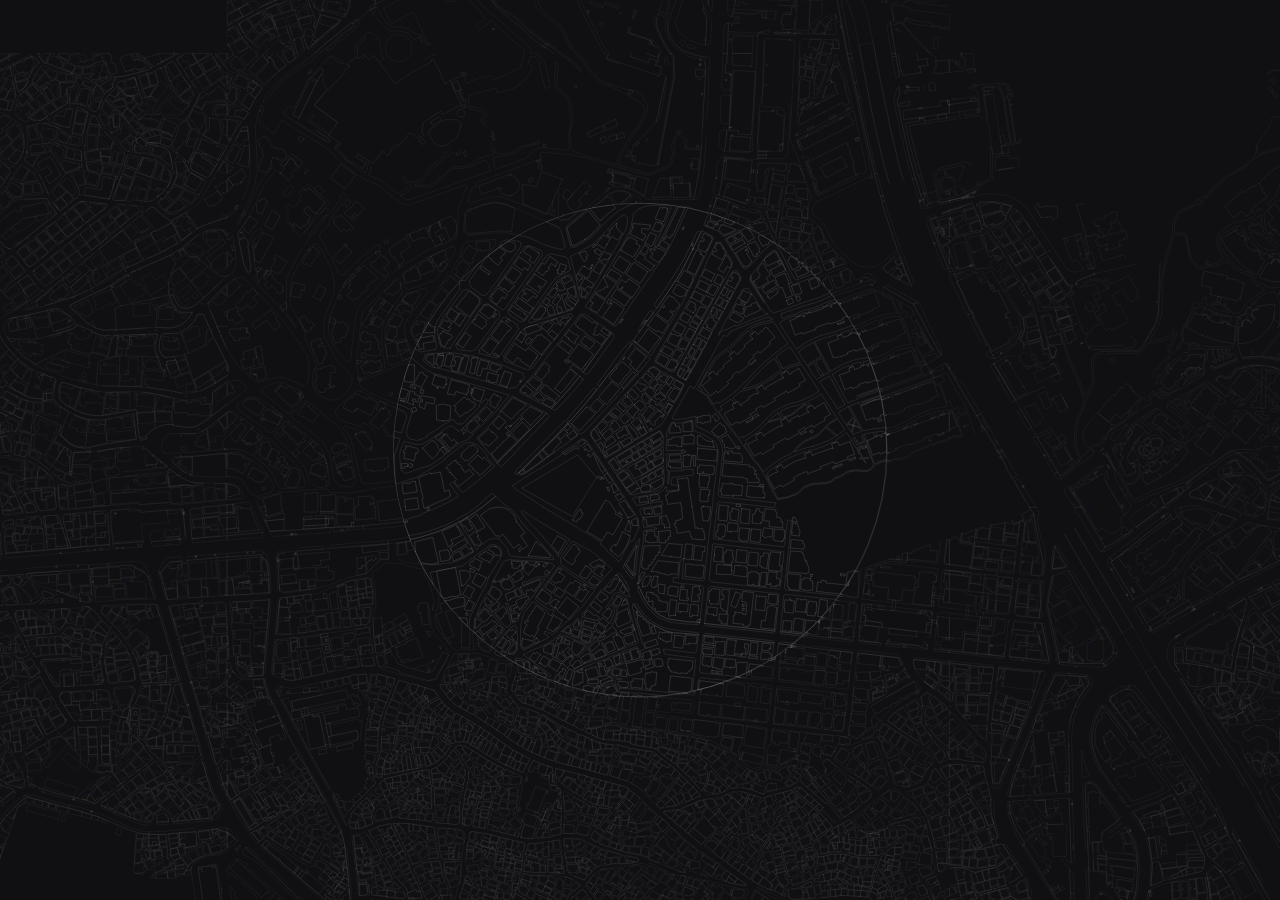
==== Theta/index.html @ abdc3a8a "Add Theta map project" ====
<!doctype html>
<html lang="ko">
  <head>
    <meta charset="UTF-8" />
    <meta name="viewport" content="width=device-width, initial-scale=1.0" />
    <title>서디언 지도</title>
    <link rel="preconnect" href="https://fonts.googleapis.com" />
    <link rel="preconnect" href="https://fonts.gstatic.com" crossorigin />
    <link href="https://fonts.googleapis.com/css2?family=Noto+Sans+KR:wght@400;500;600;700&display=swap" rel="stylesheet" />
    <link rel="stylesheet" href="./style.css" />
  </head>
  <body>
    <main class="app">
      <section class="landing" id="landing" aria-label="Page Map 1">
        <div class="landing-map">
          <img src="./map.svg" alt="" draggable="false" />
          <div class="map-main-layer" aria-hidden="true">
            <div class="map-main-backdrop"></div>
            <img class="map-main" src="./map-main-visible.svg" alt="" draggable="false" />
          </div>
        </div>
        <button class="map-entry" id="enterMap" aria-label="지도 탐색 시작"></button>
      </section>

      <section class="map-page is-hidden" id="mapPage" aria-label="Page Map 2">
        <div class="map-viewport" id="mapViewport">
          <div class="map-canvas" id="mapCanvas">
            <img class="map-art" src="./map.svg" alt="서울 지도" draggable="false" />
            <button class="building-hotspot" id="buildingHotspot" aria-label="대림아파트 정보 보기">
              <img class="building-hover-layer building-hover-bottom" src="./Build-1-hover-bottom.svg" alt="" draggable="false" />
              <img class="building-hover-layer building-hover-middle" src="./Build-1-hover-middle.svg" alt="" draggable="false" />
              <img class="building-hover-layer building-hover-top" src="./Build-1-hover-top.svg" alt="" draggable="false" />
              <img class="building-default" src="./Build-1.svg" alt="" draggable="false" />
            </button>
          </div>
        </div>

        <div class="ui-layer" id="uiLayer">
          <button class="index-trigger" id="indexTrigger" aria-expanded="false" aria-controls="indexOverlay">Index</button>
          <p class="coordinates" id="coordinates" aria-live="polite">0.000 / 0° / -</p>

          <aside class="index-overlay" id="indexOverlay" aria-hidden="true" aria-label="건물 인덱스">
          <button class="index-row"><b>01.</b><span>주상복합<br />빌라의 층간소음</span></button>
          <button class="index-row"><b>02.</b><span>부부싸움 일기</span></button>
          <button class="index-row is-selected" id="daerimButton"><b>03.</b><span>올라오지 않는<br />엘리베이터</span></button>
          <button class="index-row"><b>04.</b><span>놀이터와 자동차</span></button>
          <button class="index-row"><b>05.</b><span>디자인 스튜디오</span></button>
          <button class="index-row"><b>06.</b><span>구청의 권리투쟁</span></button>
          <button class="index-row"><b>07.</b><span>사원 앞에<br />놓인 돼지 머리</span></button>
          <button class="index-row"><b>08.</b><span>재개발 계획</span></button>
          <button class="index-row"><b>09.</b><span>기업 갈등</span></button>
          <button class="index-row"><b>10.</b><span>삼거리 포장마차</span></button>
          <button class="index-collapse" id="closeIndex" aria-label="인덱스 닫기">⌃</button>
          </aside>

          <aside class="building-overlay" id="buildingOverlay" aria-hidden="true" aria-label="대림아파트 정보">
          <button class="building-close" id="closeBuilding" aria-label="건물 정보 닫기">×</button>
          <h1>대림아파트</h1>
          <h2>아파트</h2>
          <div class="building-gallery" aria-label="대림아파트 사진">
            <img src="./build-image-1.png" alt="대림아파트 정면" />
            <img src="./build-image-3.png" alt="대림아파트 외관" />
            <img src="./build-image-2.png" alt="대림아파트 단지 전경" />
            <img src="./build-image-6.png" alt="대림아파트 실내" />
          </div>
          <p class="building-copy">대림아파트는 XX 지역에 위치한 아파트 단지로, 2005년 5월에 준공되었다. 총 1개동, 지상 7층 규모로 구성되어 있으며, 전체 세대수는 66세대이다. 구식 복도형 구조의 아파트로, 세대 면적은 88.25㎡부터 185.49㎡까지 다양하게 구성된다.</p>
          <div class="scenario">
            <span>SCENARIO</span>
            <div class="scenario-controls" aria-hidden="true"><i></i><em></em><i></i><i></i></div>
          </div>
          </aside>
        </div>
      </section>
    </main>
    <script src="./app.js"></script>
  </body>
</html>
---- Theta/style.css ----
@font-face {
  font-family: "Pretendard";
  src: url("./PretendardVariable.ttf") format("truetype");
  font-style: normal;
  font-weight: 45 920;
  font-display: swap;
}

:root { color-scheme: dark; background: #101012; color: #fff; font-family: "Pretendard", sans-serif; }
* { box-sizing: border-box; }
body { margin: 0; overflow: hidden; background: #101012; }
button { color: inherit; font: inherit; }
.app, .landing, .map-page, .map-viewport { width: 100vw; height: 100vh; }
.is-hidden { display: none !important; }

.landing { position: relative; overflow: hidden; background: #101012; }
.landing-map { position: absolute; width: 2339px; height: 2163px; left: -207px; top: -679px; }
.landing-map img { display: block; width: 100%; height: 100%; }
.map-entry { position: absolute; left: 30%; top: 20%; width: 40%; height: 60%; border: 0; background: transparent; cursor: pointer; }
.landing.is-transitioning .map-entry { cursor: default; pointer-events: none; }
.landing.is-transitioning .landing-map {
  transition: left 1000ms cubic-bezier(.16, 1, .3, 1), top 1000ms cubic-bezier(.16, 1, .3, 1),
    width 1000ms cubic-bezier(.16, 1, .3, 1), height 1000ms cubic-bezier(.16, 1, .3, 1);
}

.map-page { position: relative; overflow: hidden; background: #101012; }
.map-viewport { position: absolute; inset: 0; overflow: hidden; cursor: grab; touch-action: none; user-select: none; }
.map-viewport.is-dragging { cursor: grabbing; }
.map-canvas { position: absolute; left: 0; top: 0; transform-origin: top left; will-change: transform, width, height; }
.map-canvas.is-animating { transition: transform 560ms cubic-bezier(.16, 1, .3, 1), width 560ms cubic-bezier(.16, 1, .3, 1), height 560ms cubic-bezier(.16, 1, .3, 1); }
.map-art { position: relative; z-index: 0; display: block; width: 100%; height: 100%; pointer-events: none; user-select: none; }

/* Figma MAP > map_main: this shared layer moves with the base map during landing handoff. */
.map-main-layer {
  position: absolute;
  left: 34.79016638%;
  top: 40.02045944%;
  width: 30.14651105%;
  height: 32.58163979%;
  z-index: 1;
  overflow: hidden;
  border-radius: 50%;
  pointer-events: none;
  user-select: none;
}
.map-main-backdrop { position: absolute; inset: 0; background: #101012; }
.map-main { position: absolute; inset: 0; z-index: 1; display: block; width: 100%; height: 100%; }

/* Build-1 is its original transparent SVG, not a rectangular crop from the page export. */
.building-hotspot {
  position: absolute;
  z-index: 3;
  left: 51.45269431%; top: 58.15545711%; width: 2.39561719%; height: 4.10948994%;
  padding: 0; border: 0; background: transparent; cursor: pointer; isolation: isolate; overflow: visible;
}
.building-hotspot img { display: block; width: 100%; height: 100%; pointer-events: none; }
.building-hover-layer {
  position: absolute; inset: 0; opacity: 0; transition: opacity 110ms linear;
}
.building-hover-middle { filter: blur(5px); }
.building-hover-bottom { filter: blur(5px); }
.building-hover-top { z-index: 1; }
.building-default { position: relative; z-index: 2; }
.building-hotspot:hover .building-hover-layer,
.building-hotspot:focus-visible .building-hover-layer { opacity: 1; }
.building-hotspot:hover .building-default,
.building-hotspot:focus-visible .building-default { opacity: 0; }
.building-hotspot:hover, .building-hotspot:focus-visible { outline: none; }

.ui-layer { position: absolute; z-index: 4; top: 0; left: 0; width: 1920px; height: 1080px; transform-origin: top left; pointer-events: none; }
.ui-layer > * { pointer-events: auto; }
.index-trigger { position: absolute; top: 30px; left: 50px; width: 142px; height: 40px; padding: 0; border: 0; border-bottom: 1px solid rgba(255,255,255,.72); background: transparent; text-align: left; font-size: 25px; font-weight: 600; line-height: 35px; letter-spacing: -.025em; cursor: pointer; }
.index-trigger:hover { opacity: .76; }
.coordinates { position: absolute; left: 50px; bottom: 25px; margin: 0; font-size: 20px; font-weight: 500; line-height: 45px; letter-spacing: -.025em; }

.index-overlay { position: absolute; top: 0; left: 50px; width: 220px; height: 100%; overflow: hidden; background: #000; border: 1px solid #fff; opacity: 0; visibility: hidden; transform: translateY(-100%); transition: transform 800ms cubic-bezier(.42,0,.25,1), opacity 160ms ease, visibility 0s linear 800ms; }
.index-overlay.is-open { opacity: 1; visibility: visible; transform: translateY(0); transition: transform 800ms cubic-bezier(.42,0,.25,1), opacity 160ms ease; }
.index-row { display: block; width: 100%; min-height: 93px; padding: 6px 13px 7px; border: 0; border-bottom: 1px solid #fff; background: #000; color: #fff; text-align: left; cursor: pointer; }
.index-row b, .index-row span { display: block; font-size: 25px; font-weight: 600; line-height: 35px; letter-spacing: -.035em; }
.index-row:hover, .index-row:focus-visible, .index-row.is-active { background: #151515; outline: none; }
.index-row:nth-child(1), .index-row:nth-child(3), .index-row:nth-child(7) { min-height: 132px; }
.index-collapse { position: absolute; right: 0; bottom: 0; left: 0; display: block; width: 100%; height: 30px; padding: 0; border: 0; background: #000; color: #fff; cursor: pointer; font-family: Arial, sans-serif; font-size: 27px; font-weight: 400; line-height: 20px; }

.building-overlay { position: absolute; top: 0; right: 0; width: 420px; height: 100%; margin: 0; padding: 46px 40px; overflow: hidden; background: #000; border-left: 1px solid rgba(255,255,255,.72); opacity: 0; visibility: hidden; transform: translateX(100%); transition: transform 560ms cubic-bezier(.16,1,.3,1), opacity 180ms ease, visibility 0s linear 560ms; }
.building-overlay.is-open { opacity: 1; visibility: visible; transform: translateX(0); transition: transform 560ms cubic-bezier(.16,1,.3,1), opacity 180ms ease; }
.building-close { position: absolute; top: 21px; right: 21px; width: 31px; height: 31px; padding: 0; border: 0; background: transparent; color: transparent; cursor: pointer; }
.building-close::before, .building-close::after { content: ""; position: absolute; left: 4px; top: 15px; width: 23px; height: 1px; background: #fff; transform: rotate(45deg); }
.building-close::after { transform: rotate(-45deg); }
.building-close:hover::before, .building-close:hover::after { background: #aaa; }
.building-overlay h1 { margin: 0; font-size: 40px; font-weight: 600; line-height: 35px; letter-spacing: -.06em; }
.building-overlay h2 { margin: 8px 0 26px 3px; font-size: 16px; font-weight: 600; line-height: 35px; letter-spacing: -.03em; }
.building-gallery { display: grid; grid-template-columns: 156px 161px; grid-template-rows: 124px 124px; gap: 12px; margin-left: 5px; }
.building-gallery img { display: block; width: 100%; height: 124px; object-fit: cover; filter: grayscale(1); }
.building-gallery img:nth-child(3) { width: 113px; }
.building-gallery img:nth-child(4) { width: 201px; margin-left: -33px; }
.building-copy { margin: 35px 5px 0; font-size: 16px; font-weight: 400; line-height: 33px; letter-spacing: -.045em; text-align: justify; }
.scenario { position: absolute; bottom: 91px; left: 86px; width: 246px; }
.scenario > span { display: block; margin-bottom: 10px; font-family: Arial, sans-serif; font-size: 12px; font-weight: 400; line-height: 14px; }
.scenario-controls { display: flex; align-items: center; justify-content: center; height: 47px; border: 1px solid #fff; gap: 10px; }
.scenario-controls i { display: block; width: 0; height: 0; border-left: 15px solid transparent; border-right: 15px solid transparent; border-bottom: 27px solid #fff; }
.scenario-controls em { height: 27px; width: 1px; margin: 0 4px; background: #fff; }

@media (max-aspect-ratio: 3/4) {
  .building-overlay { width: 100%; transform: translateX(100%); }
  .building-overlay.is-open { transform: translateX(0); }
}
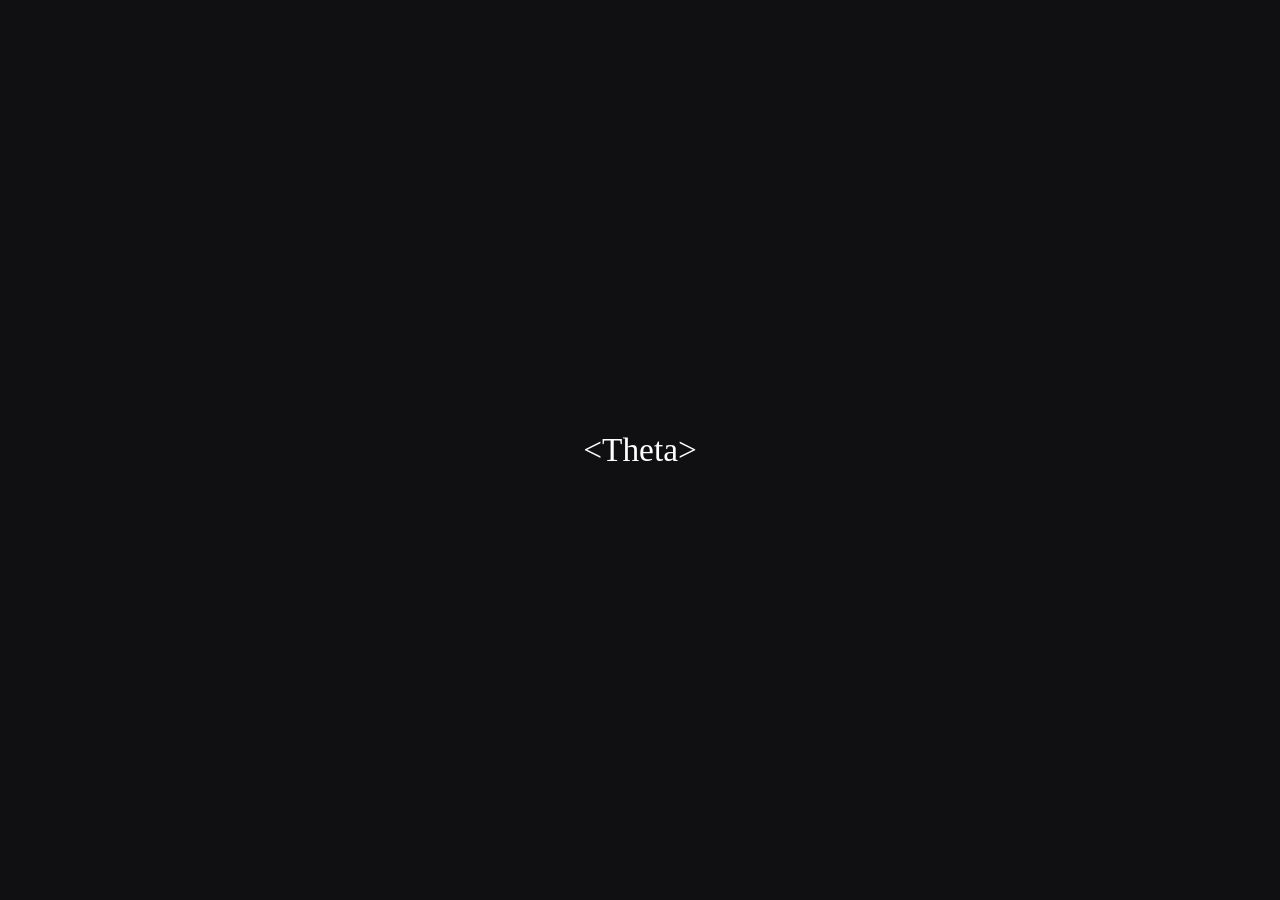
==== commit 0ffc3885: "Update Theta map experience" ====
--- a/Theta/index.html
+++ b/Theta/index.html
@@ -11,7 +11,83 @@
   </head>
   <body>
     <main class="app">
-      <section class="landing" id="landing" aria-label="Page Map 1">
+      <section class="intro" id="intro" aria-label="Theta 소개">
+        <div class="intro-world" id="introWorld">
+          <section class="intro-screen intro-page6 is-active" data-intro-screen="page6" aria-label="Page 6">
+            <button class="intro-start" id="introStart" aria-label="Theta 시작"><span class="intro-page6-title" aria-hidden="true">&lt;Theta&gt;</span><span class="sr-only">Theta 시작</span></button>
+          </section>
+
+          <section class="intro-screen intro-page6t1" data-intro-screen="page6t1" aria-label="Page 6 transition 1" aria-hidden="true">
+            <p class="intro-page6-title intro-page6-title-hidden" aria-hidden="true">&lt;Theta&gt;</p>
+            <div class="intro-axis-zero" aria-hidden="true"></div>
+          </section>
+
+          <section class="intro-screen intro-page6t2" data-intro-screen="page6t2" aria-label="Page 6 transition 2" aria-hidden="true">
+            <div class="intro-axis intro-axis-vertical" aria-hidden="true"></div>
+          </section>
+
+          <section class="intro-screen intro-page6t3" data-intro-screen="page6t3" aria-label="Page 6 transition 3" aria-hidden="true">
+            <div class="intro-axis intro-axis-vertical" aria-hidden="true"></div>
+            <div class="intro-axis intro-axis-horizontal" aria-hidden="true"></div>
+          </section>
+
+          <section class="intro-screen intro-page7" data-intro-screen="page7" aria-label="Page 7" aria-hidden="true">
+            <div class="page7-grid" aria-hidden="true"><i class="page7-grid-vertical"></i><i class="page7-grid-horizontal"></i></div>
+            <button class="page7-choice page7-about" id="aboutChoice" aria-label="About 보기"><span class="page7-choice-blur" aria-hidden="true"></span><span class="page7-choice-box" aria-hidden="true"></span><span class="page7-choice-label" aria-hidden="true">About</span><span class="sr-only">About 보기</span></button>
+            <button class="page7-choice page7-map" id="mapChoice" aria-label="지도 보기"><span class="page7-choice-blur" aria-hidden="true"></span><span class="page7-choice-box" aria-hidden="true"></span><span class="page7-choice-label" aria-hidden="true">Map</span><span class="sr-only">지도 보기</span></button>
+
+            <div class="page7-detail page7-about-detail" aria-hidden="true">
+              <img class="page7-theta" src="./assets/page7-theta.svg" alt="" />
+              <p class="page7-logotype">logotype</p>
+              <h1>θ: Theta</h1>
+              <i class="page7-rule"></i>
+              <p class="page7-description">독립적으로 존재하는 상태를 우리는 문명이라 부르지 않는다. 문명, 혹은 도시는 필연적으로 ‘집적’을 전제로 한다. ‘집적’이란 둘 이상의 대상이 하나의 제한된 공간 안에 함께 놓이는 상태다. 그리고 이러한 둘 이상의 대상이 만나는 순간, 그 사이에는 차이가 발생한다. 차이가 발생하는 순간 대상들 사이에 하나의 ‘모서리’가 형성된다.</p>
+            </div>
+
+            <div class="page7-detail page7-map-detail" aria-hidden="true">
+              <img class="page7-map-overview" src="./assets/page7-map-overview.png" alt="" />
+              <p class="page7-map-copy page7-map-copy-ko"><strong>모서리 지도 아카이브</strong><br />우성구 방안동-장안동 일대의 지도를 확인합니다.<br />영상과 모형에서 제시된 도시 속의 모서리들을<br />더 자세히 살펴볼 수 있습니다.</p>
+              <p class="page7-map-copy page7-map-copy-en"><strong>Corner Map Archive</strong><br />Explore the map of the Bangandong–<br />Jangan-dong area in Useong-gu.<br />Take a closer look at the urban corners<br />featured in the video and model.</p>
+            </div>
+          </section>
+
+          <section class="intro-screen intro-about-transition" data-intro-screen="aboutTransition" aria-label="About transition" aria-hidden="true">
+            <img class="about-top-blur" src="./assets/about-top-blur.png" alt="" aria-hidden="true" />
+            <i class="about-transition-rule" aria-hidden="true"></i>
+          </section>
+
+          <section class="intro-screen intro-about" data-intro-screen="about" aria-label="About" aria-hidden="true">
+            <div class="about-header"><p>θ - Theta</p><i class="about-rule" aria-hidden="true"></i></div>
+            <div class="about-scroll">
+              <article class="about-copy">
+                <p>독립적으로 존재하는 상태를 우리는 문명이라 부르지 않는다. 문명, 혹은 도시는 필연적으로 ‘집적’을 전제로 한다. ‘집적’이란 둘 이상의 대상이 하나의 제한된 공간 안에 함께 놓이는 상태다. 그리고 이러한 둘 이상의 대상이 만나는 순간, 그 사이에는 차이가 발생한다. 차이가 발생하는 순간 대상들 사이에 하나의 ‘모서리’가 형성된다.</p>
+                <p class="about-empty" aria-hidden="true">&#8203;</p>
+                <p>도시는 이러한 모서리들의 축적 위에서 형성되고 변화해왔다. 서로 다른 이해관계, 속도, 계층, 기능이 맞닿으며 만들어내는 긴장과 마찰은 도시를 특정한 방향으로 움직이게 한다. 즉, 도시는 매끄러운 연속체가 아니라 수많은 모서리들의 집합이다. 모서리 없는 유토피아는 존재하지 않는다. 완전히 충돌 없는 상태는 곧 차이 없는 상태이며, 차이 없는 집적은 도시가 될 수 없기 때문이다.</p>
+                <p class="about-empty" aria-hidden="true">&#8203;</p>
+                <p> • • •</p>
+                <p class="about-empty" aria-hidden="true">&#8203;</p>
+                <p>그러나 모든 모서리가 같은 방식으로 작동하는 것은 아니다. 어떤 모서리는 새로운 가능성을 만들지만, 어떤 모서리는 불균형한 힘의 관계 속에서 형성된다. 특히 오늘날 도시의 많은 모서리들은 대화나 조정보다 자본, 제도, 권력의 논리에 의해 결정된다. 이때 모서리는 단순한 차이의 표면이 아니라 힘의 비대칭이 고착된 구조가 된다.</p>
+                <p class="about-empty" aria-hidden="true">&#8203;</p>
+                <p>왜 이러한 불합리한 모서리를 보아야 하는가. 그 이유는 가장 잘 보이지 않는 곳에서 도시의 작동 원리가 가장 선명하게 드러나기 때문이다. 매끄럽게 유지되는 질서는 자연스럽거나 중립적인 것이 아니라, 특정한 힘의 배치가 만들어낸 결과다. 불합리한 모서리는 그 숨겨진 구조를 드러내는 균열이며, 도시가 누구를 위해 조직되고 누구를 배제하는지를 보여주는 증거다.</p>
+                <p class="about-empty" aria-hidden="true">&#8203;</p>
+                <p> • • •</p>
+                <p class="about-empty" aria-hidden="true">&#8203;</p>
+                <p>따라서 본 프로젝트는 도시 안에 존재하지만 쉽게 인식되지 않는 모서리들을 탐구하고 기록하는 일이다. 특히 힘의 논리에 의해 형성된 불균형한 모서리를 읽어내고, 그것이 만드는 권력 구조를 재구성하여 드러내고자 한다.</p>
+                <p class="about-empty" aria-hidden="true">&#8203;</p>
+                <p class="about-empty" aria-hidden="true">&#8203;</p>
+                <p>서울대학교 디자인 연합 8기 프로젝트 4팀</p>
+                <p>강문경 엄주하 서유진</p>
+                <i class="about-bottom" aria-hidden="true"></i>
+              </article>
+              <div class="about-image-dummy" aria-hidden="true"><p>Image</p><p>from</p><p>Each</p><p>Scenario</p></div>
+            </div>
+            <img class="about-top-blur" src="./assets/about-top-blur.png" alt="" aria-hidden="true" />
+            <button class="about-back" id="aboutBack" type="button" aria-label="이전 화면으로"><span class="about-back-arrow" aria-hidden="true"><img src="./assets/about-back.svg" alt="" /></span><span class="sr-only">이전 화면으로</span></button>
+          </section>
+        </div>
+      </section>
+
+      <section class="landing is-hidden" id="landing" aria-label="Page Map 1">
         <div class="landing-map">
           <img src="./map.svg" alt="" draggable="false" />
           <div class="map-main-layer" aria-hidden="true">
--- a/Theta/style.css
+++ b/Theta/style.css
@@ -6,21 +6,160 @@
   font-display: swap;
 }
 
-:root { color-scheme: dark; background: #101012; color: #fff; font-family: "Pretendard", sans-serif; }
+:root {
+  color-scheme: dark;
+  background: #101012;
+  color: #fff;
+  font-family: "Pretendard", sans-serif;
+  --landing-zoom-duration: 1600ms;
+  --landing-zoom-easing: cubic-bezier(.22,.72,.18,1);
+  --map-ui-enter-duration: 640ms;
+  --map-ui-enter-easing: cubic-bezier(.22,.72,.18,1);
+  --coordinates-enter-delay: 110ms;
+  --figma-ease-in: cubic-bezier(.42, 0, 1, 1);
+  --figma-ease-out: cubic-bezier(0, 0, .58, 1);
+  /* Figma exposes the semantic spring preset "Gentle", rather than spring constants.
+     This cubic-bezier is the web-compatible approximation used only for those variants. */
+  --figma-gentle: cubic-bezier(.22, 1, .36, 1);
+}
 * { box-sizing: border-box; }
 body { margin: 0; overflow: hidden; background: #101012; }
 button { color: inherit; font: inherit; }
 .app, .landing, .map-page, .map-viewport { width: 100vw; height: 100vh; }
 .is-hidden { display: none !important; }
 
+/* Introductory sequence — built from the individual Figma layers, on the 1920 × 1080 design grid. */
+.sr-only { position: absolute; width: 1px; height: 1px; padding: 0; margin: -1px; overflow: hidden; clip: rect(0, 0, 0, 0); white-space: nowrap; border: 0; }
+.intro { position: relative; width: 100vw; height: 100vh; overflow: hidden; background: #101012; }
+.intro-world { position: absolute; left: 50%; top: 50%; width: 1920px; height: 1080px; transform: translate(-50%, -50%) scale(var(--intro-scale, 1)); transform-origin: center; }
+.intro-screen { position: absolute; inset: 0; display: none; overflow: hidden; background: #101012; color: #fff; }
+.intro-screen.is-active { display: block; }
+.intro-screen.is-dissolve-target {
+  z-index: 10;
+  opacity: 0;
+  transition: opacity var(--intro-motion-duration, 1ms) var(--intro-motion-easing, var(--figma-ease-out));
+}
+.intro-screen.is-dissolve-target.is-entering { opacity: 1; }
+.intro-start, .page7-choice, .about-back { position: absolute; padding: 0; border: 0; background: transparent; color: inherit; cursor: pointer; }
+
+/* Page 6 and its three transition states */
+.intro-start { inset: 0; z-index: 1; }
+.intro-page6-title {
+  position: absolute; top: calc(50% - 23px); left: 50%; width: 1164px; margin: 0;
+  transform: translateX(-50%); color: #fff; font-family: "DXTaja", "DX타자", serif;
+  font-size: 50px; font-weight: 500; line-height: 45px; text-align: center;
+}
+.intro-page6-title-hidden { opacity: 0; }
+.intro-axis-zero { position: absolute; top: 0; left: 960px; width: 0; height: 1px; }
+.intro-axis { position: absolute; display: block; background: #fff; }
+.intro-axis-vertical { top: 0; left: 960px; width: 1px; height: 1080px; }
+.intro-axis-horizontal { top: 540px; left: 0; width: 1920px; height: 1px; }
+.intro-page6t2.is-smart-enter .intro-axis-vertical { opacity: .3; transform: scaleY(.000926); transform-origin: top; }
+.intro-page6t2.is-smart-enter.is-entering .intro-axis-vertical {
+  opacity: 1;
+  transform: scaleY(1);
+  transition: transform var(--intro-motion-duration) var(--intro-motion-easing), opacity var(--intro-motion-duration) var(--intro-motion-easing);
+}
+.intro-page6t3.is-smart-enter .intro-axis-horizontal { opacity: .3; transform: scaleX(.001042); transform-origin: left; }
+.intro-page6t3.is-smart-enter.is-entering .intro-axis-horizontal {
+  opacity: 1;
+  transform: scaleX(1);
+  transition: transform var(--intro-motion-duration) var(--intro-motion-easing), opacity var(--intro-motion-duration) var(--intro-motion-easing);
+}
+
+/* Page 7 — the axes, Btn2 component layers, and hover-only content are discrete Figma layers. */
+.page7-grid { position: absolute; z-index: 0; inset: 0; pointer-events: none; }
+.page7-grid i { position: absolute; display: block; background: #fff; }
+.page7-grid-vertical { top: 0; left: 960px; width: 1px; height: 1080px; }
+.page7-grid-horizontal { top: 540px; left: 0; width: 1920px; height: 1px; }
+.page7-choice { z-index: 2; width: 410px; height: 205px; overflow: hidden; outline: none; }
+.page7-about { top: 167px; left: 275px; }
+.page7-map { top: 707px; left: 275px; }
+.page7-choice-blur, .page7-choice-box, .page7-choice-label { position: absolute; display: block; }
+.page7-choice-blur { left: 50%; transform: translateX(-50%); background: rgba(255, 255, 255, 0); transition: background-color 550ms var(--figma-ease-in); }
+.page7-choice-box { left: 50%; transform: translateX(-50%); background: #343434; transition: background-color 550ms var(--figma-ease-in); }
+.page7-choice-label { width: max-content; transform: translateX(-50%); color: #fff; font-family: "Pretendard", sans-serif; text-align: center; white-space: nowrap; transition: left 550ms var(--figma-ease-in), font-weight 550ms var(--figma-ease-in); }
+.page7-about .page7-choice-blur,
+.page7-about .page7-choice-box { top: 68px; width: 281.048px; height: 69.435px; }
+.page7-about .page7-choice-blur { filter: blur(4.96px); }
+.page7-about .page7-choice-label { top: 68.2px; left: calc(50% - 5.31px); font-size: 41.33px; font-weight: 200; line-height: 74.395px; }
+.page7-map .page7-choice-blur,
+.page7-map .page7-choice-box { top: 69px; width: 285.656px; height: 70.574px; }
+.page7-map .page7-choice-blur { filter: blur(5.041px); }
+.page7-map .page7-choice-label { top: 67.22px; left: calc(50% + 1.13px); font-size: 42.01px; font-weight: 200; line-height: 75.615px; }
+
+.page7-detail { position: absolute; z-index: 1; inset: 0; margin: 0; opacity: 0; pointer-events: none; transition: opacity 550ms var(--figma-ease-in); }
+.page7-detail p, .page7-detail h1 { position: absolute; margin: 0; color: #fff; }
+.page7-theta { position: absolute; top: 128px; left: 1105px; width: 148.909px; height: 372.909px; transition: top 550ms var(--figma-ease-in); }
+.page7-logotype { top: 284.55px; left: 1179.45px; transform: translateX(-50%); font-family: "Pretendard", sans-serif; font-size: 24.747px; font-weight: 400; line-height: 44.545px; text-align: center; white-space: nowrap; transition: top 550ms var(--figma-ease-in); }
+.page7-about-detail h1 { top: 149px; left: 1403px; transform: translateX(-50%); font-family: "Pretendard", sans-serif; font-size: 40px; font-weight: 600; line-height: normal; text-align: center; white-space: nowrap; }
+.page7-rule { position: absolute; top: 213px; left: 1327px; width: 477px; height: 2px; background: #fff; }
+.page7-description { top: 235px; left: 1327px; width: 477px; font-family: "Pretendard", sans-serif; font-size: 18px; font-weight: 400; line-height: 36px; text-align: justify; }
+.page7-map-overview { position: absolute; top: 707px; left: 1056px; display: block; width: 347.989px; height: 347.904px; object-fit: cover; transition: top 550ms var(--figma-ease-in); }
+.page7-map-copy { left: 1478px; width: 370px; font-family: "Pretendard", sans-serif; font-size: 18.057px; font-weight: 300; line-height: 26.484px; white-space: nowrap; }
+.page7-map-copy strong { font-weight: 500; }
+.page7-map-copy-ko { top: 694.78px; }
+.page7-map-copy-en { top: 819.98px; }
+
+.intro-page7.is-from-axes .page7-choice { opacity: 0; }
+.intro-page7.is-from-axes.is-entering .page7-choice {
+  opacity: 1;
+  transition: opacity var(--intro-motion-duration) var(--intro-motion-easing);
+}
+
+.intro-page7.is-about-hovered .page7-about .page7-choice-blur { background: rgba(255, 255, 255, .2); transition: background-color 511.047ms var(--figma-gentle); }
+.intro-page7.is-about-hovered .page7-about .page7-choice-box { background: #6e6e6e; transition: background-color 511.047ms var(--figma-gentle); }
+.intro-page7.is-about-hovered .page7-about .page7-choice-label { left: calc(50% - 5.81px); font-weight: 400; transition: left 511.047ms var(--figma-gentle), font-weight 511.047ms var(--figma-gentle); }
+.intro-page7.is-about-hovered .page7-about-detail { opacity: 1; transition: opacity 600ms var(--figma-ease-out); }
+.intro-page7.is-about-hovered .page7-theta { top: 85.05px; transition: top 600ms var(--figma-ease-out); }
+.intro-page7.is-about-hovered .page7-logotype { top: 241.59px; transition: top 600ms var(--figma-ease-out); }
+
+.intro-page7.is-map-hovered .page7-map .page7-choice-blur { background: rgba(255, 255, 255, .2); transition: background-color 511.047ms var(--figma-gentle); }
+.intro-page7.is-map-hovered .page7-map .page7-choice-box { background: #6e6e6e; transition: background-color 511.047ms var(--figma-gentle); }
+.intro-page7.is-map-hovered .page7-map .page7-choice-label { left: calc(50% + .83px); font-weight: 400; transition: left 511.047ms var(--figma-gentle), font-weight 511.047ms var(--figma-gentle); }
+.intro-page7.is-map-hovered .page7-map-detail { opacity: 1; transition: opacity 600ms var(--figma-ease-out); }
+.intro-page7.is-map-hovered .page7-map-overview { top: 637px; transition: top 600ms var(--figma-ease-out); }
+
+/* About transition and About */
+.about-top-blur { position: absolute; z-index: 3; top: 164px; left: 50px; display: block; width: 1691px; height: 47px; object-fit: cover; pointer-events: none; }
+.about-transition-rule { position: absolute; top: 173px; left: 50px; display: block; width: 457px; height: 1px; background: #fff; }
+.about-header p { position: absolute; z-index: 4; top: 73px; left: 50px; margin: 0; color: #fff; font-family: "Pretendard", sans-serif; font-size: 60px; font-weight: 700; line-height: 45px; white-space: nowrap; }
+.about-rule { position: absolute; z-index: 4; top: 164px; left: 50px; display: block; width: 457px; height: 4px; background: #fff; }
+.about-scroll { position: absolute; top: 164px; left: 50px; width: 1820px; height: 914px; overflow-x: clip; overflow-y: auto; scrollbar-width: thin; scrollbar-color: rgba(255, 255, 255, .5) transparent; }
+.about-copy { position: absolute; top: 47px; left: 0; width: 444px; color: #fff; font-family: "Pretendard", sans-serif; font-size: 20px; font-weight: 700; line-height: 40px; letter-spacing: .6px; text-align: justify; white-space: normal; word-break: break-word; }
+.about-copy p { min-height: 40px; margin: 0; line-height: 40px; }
+.about-copy .about-empty { height: 40px; }
+.about-bottom { position: absolute; top: 1808px; left: 0; display: block; width: 599px; height: 4px; background: #fff; }
+.about-image-dummy { position: absolute; top: 114px; left: 754px; width: 776px; height: 640px; padding: 253px 0 0 112px; background: #989898; color: #0f0; font-family: "Pretendard", sans-serif; font-size: 20px; font-weight: 700; line-height: 40px; letter-spacing: .6px; text-align: justify; white-space: nowrap; }
+.about-image-dummy p { margin: 0; line-height: 40px; }
+.about-back { z-index: 5; top: 98px; left: calc(66.67% + 381px); width: 80px; height: 35.152px; border: 1px solid #fff; border-radius: 10.101px; }
+.about-back-arrow { position: absolute; top: 31.61%; right: 38.04%; bottom: 26.44%; left: 37.88%; display: block; }
+.about-back-arrow img { position: absolute; top: -3.39%; right: -2.59%; bottom: -3.39%; left: -3.67%; display: block; width: calc(100% + 6.26%); height: calc(100% + 6.78%); }
+.about-back { transition: background-color 400ms var(--figma-ease-out); }
+.about-back:hover, .about-back:focus-visible { background: rgba(255, 255, 255, .25); outline: none; }
+.intro-about.is-from-about-transition .about-header,
+.intro-about.is-from-about-transition .about-scroll,
+.intro-about.is-from-about-transition .about-back { opacity: 0; }
+.intro-about.is-from-about-transition .about-header { transform: translateY(14px); }
+.intro-about.is-from-about-transition .about-scroll { transform: translateY(12px); }
+.intro-about.is-from-about-transition .about-back { transform: translateY(-12px); }
+.intro-about.is-from-about-transition .about-rule { opacity: 0; transform: translateY(9px) scaleY(.25); transform-origin: top; }
+.intro-about.is-from-about-transition.is-entering .about-header,
+.intro-about.is-from-about-transition.is-entering .about-scroll,
+.intro-about.is-from-about-transition.is-entering .about-back { opacity: 1; transform: translateY(0); transition: opacity var(--intro-motion-duration) var(--intro-motion-easing), transform var(--intro-motion-duration) var(--intro-motion-easing); }
+.intro-about.is-from-about-transition.is-entering .about-rule { opacity: 1; transform: translateY(0) scaleY(1); transition: opacity var(--intro-motion-duration) var(--intro-motion-easing), transform var(--intro-motion-duration) var(--intro-motion-easing); }
+
 .landing { position: relative; overflow: hidden; background: #101012; }
+.intro.is-handing-off { pointer-events: none; }
+.landing.is-intro-handoff { position: fixed; inset: 0; z-index: 10; display: block !important; opacity: 0; transition: opacity var(--intro-motion-duration, 1ms) var(--intro-motion-easing, var(--figma-ease-out)); }
+.landing.is-intro-handoff.is-intro-handoff-visible { opacity: 1; }
 .landing-map { position: absolute; width: 2339px; height: 2163px; left: -207px; top: -679px; }
 .landing-map img { display: block; width: 100%; height: 100%; }
 .map-entry { position: absolute; left: 30%; top: 20%; width: 40%; height: 60%; border: 0; background: transparent; cursor: pointer; }
 .landing.is-transitioning .map-entry { cursor: default; pointer-events: none; }
 .landing.is-transitioning .landing-map {
-  transition: left 1000ms cubic-bezier(.16, 1, .3, 1), top 1000ms cubic-bezier(.16, 1, .3, 1),
-    width 1000ms cubic-bezier(.16, 1, .3, 1), height 1000ms cubic-bezier(.16, 1, .3, 1);
+  transition: left var(--landing-zoom-duration) var(--landing-zoom-easing), top var(--landing-zoom-duration) var(--landing-zoom-easing),
+    width var(--landing-zoom-duration) var(--landing-zoom-easing), height var(--landing-zoom-duration) var(--landing-zoom-easing);
 }
 
 .map-page { position: relative; overflow: hidden; background: #101012; }
@@ -69,15 +208,34 @@
 
 .ui-layer { position: absolute; z-index: 4; top: 0; left: 0; width: 1920px; height: 1080px; transform-origin: top left; pointer-events: none; }
 .ui-layer > * { pointer-events: auto; }
-.index-trigger { position: absolute; top: 30px; left: 50px; width: 142px; height: 40px; padding: 0; border: 0; border-bottom: 1px solid rgba(255,255,255,.72); background: transparent; text-align: left; font-size: 25px; font-weight: 600; line-height: 35px; letter-spacing: -.025em; cursor: pointer; }
-.index-trigger:hover { opacity: .76; }
+.index-trigger { position: absolute; top: 30px; left: 50px; width: 142px; height: 40px; padding: 0; border: 0; background: transparent; text-align: left; font-size: 25px; font-weight: 600; line-height: 35px; letter-spacing: -.025em; cursor: pointer; }
+.index-trigger::after { content: ""; position: absolute; bottom: 0; left: 0; width: 100%; height: 1px; background: rgba(255,255,255,.72); transform-origin: left; }
+.index-trigger.is-tracing::after { animation: figma-index-line 400ms var(--figma-ease-out) both; }
+@keyframes figma-index-line { from { width: 1.41%; } to { width: 100%; } }
 .coordinates { position: absolute; left: 50px; bottom: 25px; margin: 0; font-size: 20px; font-weight: 500; line-height: 45px; letter-spacing: -.025em; }
+.ui-layer:not(.is-entered) .index-trigger,
+.ui-layer:not(.is-entered) .coordinates { opacity: 0; pointer-events: none; }
+.ui-layer:not(.is-entered) .index-trigger { transform: translateY(-100px); }
+.ui-layer:not(.is-entered) .coordinates { transform: translateY(100px); }
+.ui-layer.is-entered .index-trigger {
+  transform: translateY(0);
+  opacity: 1;
+  transition: transform var(--map-ui-enter-duration) var(--map-ui-enter-easing), opacity 220ms ease-out;
+}
+.ui-layer.is-entered .coordinates {
+  transform: translateY(0);
+  opacity: 1;
+  transition: transform var(--map-ui-enter-duration) var(--map-ui-enter-easing) var(--coordinates-enter-delay), opacity 220ms ease-out var(--coordinates-enter-delay);
+}
 
 .index-overlay { position: absolute; top: 0; left: 50px; width: 220px; height: 100%; overflow: hidden; background: #000; border: 1px solid #fff; opacity: 0; visibility: hidden; transform: translateY(-100%); transition: transform 800ms cubic-bezier(.42,0,.25,1), opacity 160ms ease, visibility 0s linear 800ms; }
 .index-overlay.is-open { opacity: 1; visibility: visible; transform: translateY(0); transition: transform 800ms cubic-bezier(.42,0,.25,1), opacity 160ms ease; }
 .index-row { display: block; width: 100%; min-height: 93px; padding: 6px 13px 7px; border: 0; border-bottom: 1px solid #fff; background: #000; color: #fff; text-align: left; cursor: pointer; }
 .index-row b, .index-row span { display: block; font-size: 25px; font-weight: 600; line-height: 35px; letter-spacing: -.035em; }
 .index-row:hover, .index-row:focus-visible, .index-row.is-active { background: #151515; outline: none; }
+.index-row.is-selected { background: #000; color: #fff; }
+#daerimButton { transition: background-color 450ms linear, color 450ms linear; }
+#daerimButton:hover, #daerimButton:focus-visible { background: #fff; color: #000; outline: none; transition-duration: 300ms; }
 .index-row:nth-child(1), .index-row:nth-child(3), .index-row:nth-child(7) { min-height: 132px; }
 .index-collapse { position: absolute; right: 0; bottom: 0; left: 0; display: block; width: 100%; height: 30px; padding: 0; border: 0; background: #000; color: #fff; cursor: pointer; font-family: Arial, sans-serif; font-size: 27px; font-weight: 400; line-height: 20px; }
 
@@ -104,3 +262,12 @@
   .building-overlay { width: 100%; transform: translateX(100%); }
   .building-overlay.is-open { transform: translateX(0); }
 }
+
+@media (prefers-reduced-motion: reduce) {
+  .intro-screen, .intro-screen *, .intro-screen *::before, .intro-screen *::after { animation-duration: 1ms !important; transition-duration: 1ms !important; }
+  .landing.is-transitioning .landing-map { transition-duration: 180ms; }
+  .ui-layer:not(.is-entered) .index-trigger,
+  .ui-layer:not(.is-entered) .coordinates { transform: none; }
+  .ui-layer.is-entered .index-trigger,
+  .ui-layer.is-entered .coordinates { transition: opacity 140ms ease-out; }
+}
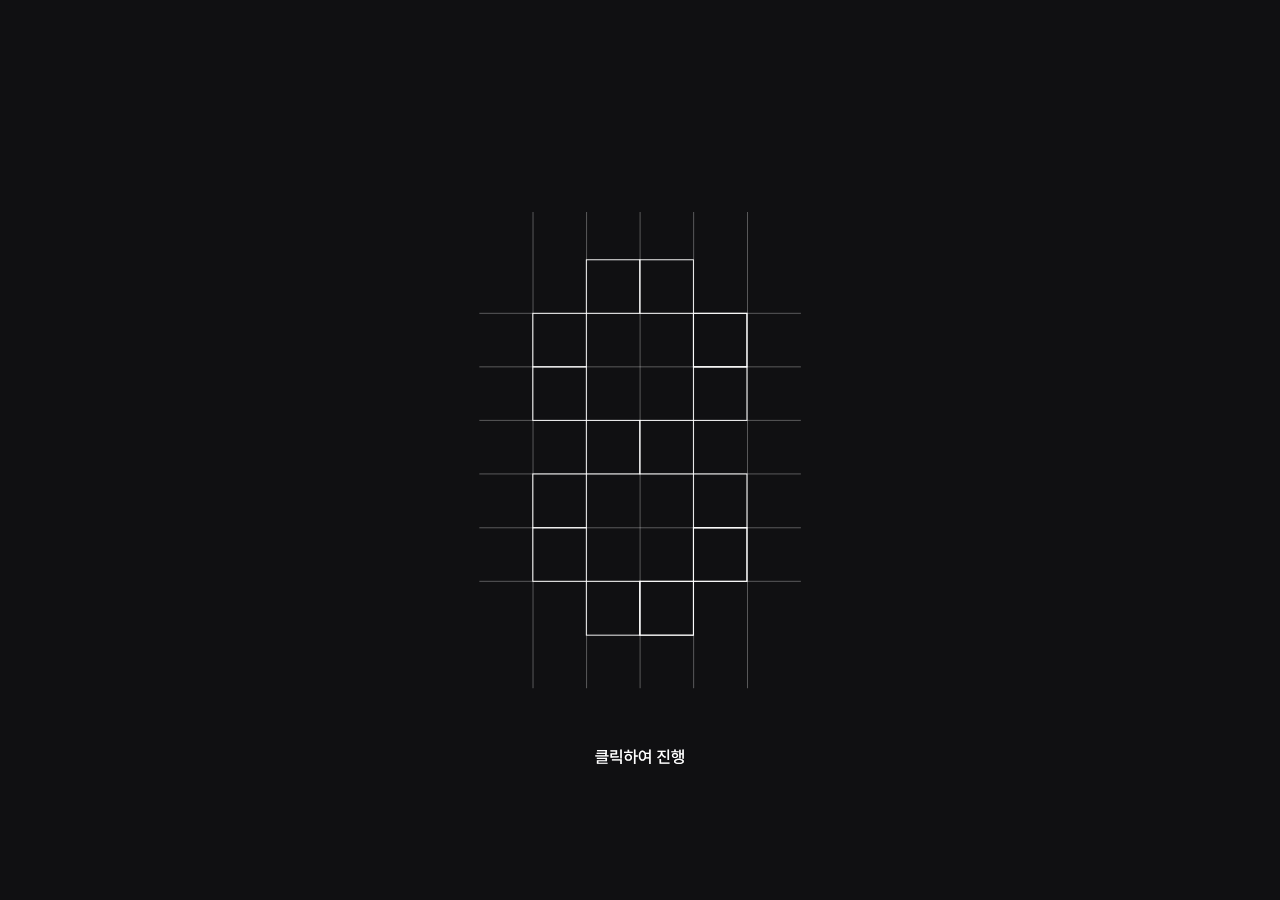
==== commit 4f2a68e6: "0818E1" ====
--- a/Theta/index.html
+++ b/Theta/index.html
@@ -13,8 +13,42 @@
     <main class="app">
       <section class="intro" id="intro" aria-label="Theta 소개">
         <div class="intro-world" id="introWorld">
-          <section class="intro-screen intro-page6 is-active" data-intro-screen="page6" aria-label="Page 6">
-            <button class="intro-start" id="introStart" aria-label="Theta 시작"><span class="intro-page6-title" aria-hidden="true">&lt;Theta&gt;</span><span class="sr-only">Theta 시작</span></button>
+          <section class="intro-screen intro-prelude intro-landing-page is-active" data-intro-screen="landingPage" aria-label="Landing Page">
+            <img class="intro-static-art" src="./assets/intro/Landing-Page.svg" alt="" aria-hidden="true" draggable="false" />
+            <button class="intro-start" id="introLandingStart" aria-label="인트로 시작"><span class="sr-only">인트로 시작</span></button>
+          </section>
+
+          <section class="intro-screen intro-prelude" data-intro-screen="page1" aria-label="Page 1" aria-hidden="true">
+            <img class="intro-static-art" src="./assets/intro/Page-1.svg" alt="" aria-hidden="true" draggable="false" />
+            <button class="intro-skip" type="button" data-intro-skip aria-label="Page 6으로 건너뛰기"><span class="sr-only">Page 6으로 건너뛰기</span></button>
+          </section>
+
+          <section class="intro-screen intro-prelude" data-intro-screen="page2" aria-label="Page 2" aria-hidden="true">
+            <img class="intro-static-art" src="./assets/intro/Page-2.svg" alt="" aria-hidden="true" draggable="false" />
+            <button class="intro-skip" type="button" data-intro-skip aria-label="Page 6으로 건너뛰기"><span class="sr-only">Page 6으로 건너뛰기</span></button>
+          </section>
+
+          <section class="intro-screen intro-prelude" data-intro-screen="page3" aria-label="Page 3" aria-hidden="true">
+            <img class="intro-static-art" src="./assets/intro/Page-3.svg" alt="" aria-hidden="true" draggable="false" />
+            <button class="intro-skip" type="button" data-intro-skip aria-label="Page 6으로 건너뛰기"><span class="sr-only">Page 6으로 건너뛰기</span></button>
+          </section>
+
+          <section class="intro-screen intro-prelude" data-intro-screen="page4" aria-label="Page 4" aria-hidden="true">
+            <img class="intro-static-art" src="./assets/intro/Page-4.svg" alt="" aria-hidden="true" draggable="false" />
+            <button class="intro-skip" type="button" data-intro-skip aria-label="Page 6으로 건너뛰기"><span class="sr-only">Page 6으로 건너뛰기</span></button>
+          </section>
+
+          <section class="intro-screen intro-prelude intro-page5" data-intro-screen="page5" aria-label="Page 5" aria-hidden="true">
+            <img class="intro-static-art" src="./assets/intro/Page-5.svg" alt="" aria-hidden="true" draggable="false" />
+            <div class="intro-photo-stage" aria-hidden="true"><img id="introPhotoFrame" alt="" draggable="false" /></div>
+            <button class="intro-skip" type="button" data-intro-skip aria-label="Page 6으로 건너뛰기"><span class="sr-only">Page 6으로 건너뛰기</span></button>
+          </section>
+
+          <section class="intro-screen intro-prelude-black" data-intro-screen="preludeBlack" aria-label="인트로 전환" aria-hidden="true"></section>
+
+          <section class="intro-screen intro-page6" data-intro-screen="page6" aria-label="Page 6" aria-hidden="true">
+            <img class="intro-static-art" src="./assets/intro/Page-6.svg" alt="" aria-hidden="true" draggable="false" />
+            <button class="intro-start" id="introStart" aria-label="Theta 시작"><span class="sr-only">Theta 시작</span></button>
           </section>
 
           <section class="intro-screen intro-page6t1" data-intro-screen="page6t1" aria-label="Page 6 transition 1" aria-hidden="true">
@@ -32,20 +66,37 @@
           </section>
 
           <section class="intro-screen intro-page7" data-intro-screen="page7" aria-label="Page 7" aria-hidden="true">
-            <div class="page7-grid" aria-hidden="true"><i class="page7-grid-vertical"></i><i class="page7-grid-horizontal"></i></div>
-            <button class="page7-choice page7-about" id="aboutChoice" aria-label="About 보기"><span class="page7-choice-blur" aria-hidden="true"></span><span class="page7-choice-box" aria-hidden="true"></span><span class="page7-choice-label" aria-hidden="true">About</span><span class="sr-only">About 보기</span></button>
-            <button class="page7-choice page7-map" id="mapChoice" aria-label="지도 보기"><span class="page7-choice-blur" aria-hidden="true"></span><span class="page7-choice-box" aria-hidden="true"></span><span class="page7-choice-label" aria-hidden="true">Map</span><span class="sr-only">지도 보기</span></button>
+            <div class="page7-grid" aria-hidden="true">
+              <i class="page7-grid-vertical"></i><i class="page7-grid-horizontal"></i>
+              <i class="page7-hover-shade page7-hover-shade-bottom"></i>
+              <i class="page7-hover-shade page7-hover-shade-top"></i>
+            </div>
+            <button class="page7-choice page7-about" id="aboutChoice" aria-label="About 보기">
+              <span class="page7-choice-glow" aria-hidden="true"></span>
+              <span class="page7-choice-box" aria-hidden="true"></span>
+              <img class="page7-choice-symbol page7-choice-symbol-default" src="./assets/intro-selection/About-symbol-default.svg" alt="" draggable="false" />
+              <img class="page7-choice-symbol page7-choice-symbol-hover" src="./assets/intro-selection/About-symbol-hover.svg" alt="" draggable="false" />
+              <img class="page7-choice-title" src="./assets/intro-selection/About-Hover.svg" alt="" draggable="false" />
+              <span class="sr-only">About 보기</span>
+            </button>
+            <button class="page7-choice page7-map" id="mapChoice" aria-label="지도 보기">
+              <span class="page7-choice-glow" aria-hidden="true"></span>
+              <span class="page7-choice-box" aria-hidden="true"></span>
+              <img class="page7-choice-symbol page7-choice-symbol-default" src="./assets/intro-selection/Map-symbol-default.svg" alt="" draggable="false" />
+              <img class="page7-choice-symbol page7-choice-symbol-hover" src="./assets/intro-selection/Map-symbol-hover.svg" alt="" draggable="false" />
+              <img class="page7-choice-title" src="./assets/intro-selection/Map-Hover.svg" alt="" draggable="false" />
+              <span class="sr-only">지도 보기</span>
+            </button>
 
             <div class="page7-detail page7-about-detail" aria-hidden="true">
-              <img class="page7-theta" src="./assets/page7-theta.svg" alt="" />
-              <p class="page7-logotype">logotype</p>
+              <img class="page7-logotype" src="./assets/intro-selection/Logotype.svg" alt="Theta" />
               <h1>θ: Theta</h1>
               <i class="page7-rule"></i>
               <p class="page7-description">독립적으로 존재하는 상태를 우리는 문명이라 부르지 않는다. 문명, 혹은 도시는 필연적으로 ‘집적’을 전제로 한다. ‘집적’이란 둘 이상의 대상이 하나의 제한된 공간 안에 함께 놓이는 상태다. 그리고 이러한 둘 이상의 대상이 만나는 순간, 그 사이에는 차이가 발생한다. 차이가 발생하는 순간 대상들 사이에 하나의 ‘모서리’가 형성된다.</p>
             </div>
 
             <div class="page7-detail page7-map-detail" aria-hidden="true">
-              <img class="page7-map-overview" src="./assets/page7-map-overview.png" alt="" />
+              <img class="page7-map-overview" src="./assets/MAP_Overview.png" alt="" />
               <p class="page7-map-copy page7-map-copy-ko"><strong>모서리 지도 아카이브</strong><br />우성구 방안동-장안동 일대의 지도를 확인합니다.<br />영상과 모형에서 제시된 도시 속의 모서리들을<br />더 자세히 살펴볼 수 있습니다.</p>
               <p class="page7-map-copy page7-map-copy-en"><strong>Corner Map Archive</strong><br />Explore the map of the Bangandong–<br />Jangan-dong area in Useong-gu.<br />Take a closer look at the urban corners<br />featured in the video and model.</p>
             </div>
@@ -57,29 +108,37 @@
           </section>
 
           <section class="intro-screen intro-about" data-intro-screen="about" aria-label="About" aria-hidden="true">
-            <div class="about-header"><p>θ - Theta</p><i class="about-rule" aria-hidden="true"></i></div>
+            <div class="about-header"><p>Theta θ</p><i class="about-rule" aria-hidden="true"></i></div>
             <div class="about-scroll">
-              <article class="about-copy">
-                <p>독립적으로 존재하는 상태를 우리는 문명이라 부르지 않는다. 문명, 혹은 도시는 필연적으로 ‘집적’을 전제로 한다. ‘집적’이란 둘 이상의 대상이 하나의 제한된 공간 안에 함께 놓이는 상태다. 그리고 이러한 둘 이상의 대상이 만나는 순간, 그 사이에는 차이가 발생한다. 차이가 발생하는 순간 대상들 사이에 하나의 ‘모서리’가 형성된다.</p>
-                <p class="about-empty" aria-hidden="true">&#8203;</p>
-                <p>도시는 이러한 모서리들의 축적 위에서 형성되고 변화해왔다. 서로 다른 이해관계, 속도, 계층, 기능이 맞닿으며 만들어내는 긴장과 마찰은 도시를 특정한 방향으로 움직이게 한다. 즉, 도시는 매끄러운 연속체가 아니라 수많은 모서리들의 집합이다. 모서리 없는 유토피아는 존재하지 않는다. 완전히 충돌 없는 상태는 곧 차이 없는 상태이며, 차이 없는 집적은 도시가 될 수 없기 때문이다.</p>
-                <p class="about-empty" aria-hidden="true">&#8203;</p>
-                <p> • • •</p>
-                <p class="about-empty" aria-hidden="true">&#8203;</p>
-                <p>그러나 모든 모서리가 같은 방식으로 작동하는 것은 아니다. 어떤 모서리는 새로운 가능성을 만들지만, 어떤 모서리는 불균형한 힘의 관계 속에서 형성된다. 특히 오늘날 도시의 많은 모서리들은 대화나 조정보다 자본, 제도, 권력의 논리에 의해 결정된다. 이때 모서리는 단순한 차이의 표면이 아니라 힘의 비대칭이 고착된 구조가 된다.</p>
-                <p class="about-empty" aria-hidden="true">&#8203;</p>
-                <p>왜 이러한 불합리한 모서리를 보아야 하는가. 그 이유는 가장 잘 보이지 않는 곳에서 도시의 작동 원리가 가장 선명하게 드러나기 때문이다. 매끄럽게 유지되는 질서는 자연스럽거나 중립적인 것이 아니라, 특정한 힘의 배치가 만들어낸 결과다. 불합리한 모서리는 그 숨겨진 구조를 드러내는 균열이며, 도시가 누구를 위해 조직되고 누구를 배제하는지를 보여주는 증거다.</p>
-                <p class="about-empty" aria-hidden="true">&#8203;</p>
-                <p> • • •</p>
-                <p class="about-empty" aria-hidden="true">&#8203;</p>
-                <p>따라서 본 프로젝트는 도시 안에 존재하지만 쉽게 인식되지 않는 모서리들을 탐구하고 기록하는 일이다. 특히 힘의 논리에 의해 형성된 불균형한 모서리를 읽어내고, 그것이 만드는 권력 구조를 재구성하여 드러내고자 한다.</p>
-                <p class="about-empty" aria-hidden="true">&#8203;</p>
-                <p class="about-empty" aria-hidden="true">&#8203;</p>
-                <p>서울대학교 디자인 연합 8기 프로젝트 4팀</p>
-                <p>강문경 엄주하 서유진</p>
-                <i class="about-bottom" aria-hidden="true"></i>
-              </article>
-              <div class="about-image-dummy" aria-hidden="true"><p>Image</p><p>from</p><p>Each</p><p>Scenario</p></div>
+              <div class="about-scroll-canvas">
+                <article class="about-copy">
+                  <p>독립적으로 존재하는 상태를 우리는 문명이라 부르지 않는다. 문명, 혹은 도시는 필연적으로 <strong>집적</strong>을 전제로 한다. 집적이란, 둘 이상의 대상이 하나의 제한된 공간 안에 함께 놓이는 상태를 칭한다. 이처럼 둘 이상의 대상이 만나는 순간, 그 사이에는 차이가 발생한다. 그리고 이러한 차이는 도시를 구성하는 하나의 ‘모서리’가 된다.</p>
+                  <p>도시는 이러한 모서리들의 축적 위에서 형성되고 변화해왔다. 서로 다른 이해관계, 속도, 계층이 맞닿으며 만들어내는 긴장과 마찰은 도시를 특정한 방향으로 움직이게 한다. 즉, 도시는 매끄러운 연속체가 아닌 수많은 모서리들의 집합이다.</p>
+                  <p>모서리 없이 매끄러운 유토피아는 존재하지 않는다. 완전히 충돌 없는 상태는 곧 차이 없는 상태이며, 차이가 없는 집적은 도시가 될 수 없기 때문이다. 본 프로젝트는 이처럼 도시 속에 존재하지만 쉽게 인식되지 않는 모서리들을 탐구하고 기록하는 일이다.</p>
+                  <p class="about-dots" aria-label="구분">• • •</p>
+                  <p>본 작업은 이러한 ‘모서리’를 가상의 도시를 통해 보여준다. 이 가상도시는 현실의 도시를 닮은 시뮬라크르적 공간으로, 실제 도시 곳곳에 존재하는 모서리의 모습과 그곳에서 발생할 수 있는 상황을 우의적으로 표현하는 장치로 기능하게 된다.</p>
+                  <p>전시장에 설치된 모형은 영상 속의 가상도시를 물리적인 공간으로 구현한다. 관객은 영상을 통해 ‘모서리’의 순간들을 접하는 동시에, 모형을 통해 이들의 장소를 시각적으로 확인할 수 있다. 모형 내부에 설치된 조명은 이러한 장소성을 영상의 시퀀스에 맞추어 즉각적으로 표시하는 장치로 작동한다. 영상에서 각 시퀀스가 시작되면 그에 상응하는 건물의 내부 조명이 빛나고, 이를 통해 영상 속 사건과 도시 모형의 속 장소가 유기적으로 연결된다.</p>
+                  <p>결국 관객은 영상을 따라 하나의 가상도시를 탐색하고, 모형에서 켜지는 빛을 통해 도시 곳곳에 위치한 이야기의 위치를 발견하게 된다. 이렇게 발견한 장소에서 어떤 이야기가 펼쳐지는지, 그리고 그 장소가 지닌 구체적인 정보는 웹을 통해 자세히 확인할 수 있다.</p>
+                </article>
+
+                <img class="about-photo about-photo-8" src="./assets/photo/photo-8.png" alt="" aria-hidden="true" />
+                <img class="about-photo about-photo-1" src="./assets/photo/photo-1.png" alt="" aria-hidden="true" />
+                <img class="about-photo about-photo-12" src="./assets/photo/photo-12.png" alt="" aria-hidden="true" />
+                <img class="about-photo about-photo-4" src="./assets/photo/photo-4.png" alt="" aria-hidden="true" />
+                <img class="about-photo about-photo-5" src="./assets/photo/photo-5.png" alt="" aria-hidden="true" />
+                <img class="about-photo about-photo-14" src="./assets/photo/photo-14.png" alt="" aria-hidden="true" />
+                <img class="about-photo about-photo-2" src="./assets/photo/photo-2.png" alt="" aria-hidden="true" />
+                <img class="about-photo about-photo-11" src="./assets/photo/photo-11.png" alt="" aria-hidden="true" />
+                <img class="about-photo about-photo-10" src="./assets/photo/photo-10.png" alt="" aria-hidden="true" />
+                <img class="about-photo about-photo-9" src="./assets/photo/photo-9.png" alt="" aria-hidden="true" />
+
+                <div class="about-credits">
+                  <i class="about-credit-rule" aria-hidden="true"></i>
+                  <p class="about-credit-team">프로젝트 4팀</p>
+                  <p class="about-credit-members">강문경&nbsp;&nbsp;서유진&nbsp;&nbsp;엄주하</p>
+                </div>
+                <i class="about-end-line" aria-hidden="true"></i>
+              </div>
             </div>
             <img class="about-top-blur" src="./assets/about-top-blur.png" alt="" aria-hidden="true" />
             <button class="about-back" id="aboutBack" type="button" aria-label="이전 화면으로"><span class="about-back-arrow" aria-hidden="true"><img src="./assets/about-back.svg" alt="" /></span><span class="sr-only">이전 화면으로</span></button>
@@ -89,10 +148,14 @@
 
       <section class="landing is-hidden" id="landing" aria-label="Page Map 1">
         <div class="landing-map">
-          <img src="./map.svg" alt="" draggable="false" />
-          <div class="map-main-layer" aria-hidden="true">
-            <div class="map-main-backdrop"></div>
-            <img class="map-main" src="./map-main-visible.svg" alt="" draggable="false" />
+          <div class="map-art" aria-hidden="true">
+            <div class="map-layer-stack">
+              <img class="map-layer" src="./assets/map/1-Background.svg" alt="" draggable="false" />
+              <img class="map-layer" src="./assets/map/2-Main.svg" alt="" draggable="false" />
+              <div class="building-layer" aria-hidden="true"></div>
+              <img class="map-layer map-symbol-layer" src="./assets/map/4-Symbols.svg" alt="" draggable="false" />
+              <img class="map-layer map-border-layer" src="./assets/map/5-Border.svg" alt="" draggable="false" />
+            </div>
           </div>
         </div>
         <button class="map-entry" id="enterMap" aria-label="지도 탐색 시작"></button>
@@ -101,13 +164,15 @@
       <section class="map-page is-hidden" id="mapPage" aria-label="Page Map 2">
         <div class="map-viewport" id="mapViewport">
           <div class="map-canvas" id="mapCanvas">
-            <img class="map-art" src="./map.svg" alt="서울 지도" draggable="false" />
-            <button class="building-hotspot" id="buildingHotspot" aria-label="대림아파트 정보 보기">
-              <img class="building-hover-layer building-hover-bottom" src="./Build-1-hover-bottom.svg" alt="" draggable="false" />
-              <img class="building-hover-layer building-hover-middle" src="./Build-1-hover-middle.svg" alt="" draggable="false" />
-              <img class="building-hover-layer building-hover-top" src="./Build-1-hover-top.svg" alt="" draggable="false" />
-              <img class="building-default" src="./Build-1.svg" alt="" draggable="false" />
-            </button>
+            <div class="map-art" aria-label="서울 지도">
+              <div class="map-layer-stack">
+                <img class="map-layer" src="./assets/map/1-Background.svg" alt="" draggable="false" />
+                <img class="map-layer" src="./assets/map/2-Main.svg" alt="" draggable="false" />
+                <div class="building-layer" aria-label="상호작용 가능한 건물"></div>
+                <img class="map-layer map-symbol-layer" src="./assets/map/4-Symbols.svg" alt="" draggable="false" />
+                <img class="map-layer map-border-layer" src="./assets/map/5-Border.svg" alt="" draggable="false" />
+              </div>
+            </div>
           </div>
         </div>
 
@@ -115,36 +180,48 @@
           <button class="index-trigger" id="indexTrigger" aria-expanded="false" aria-controls="indexOverlay">Index</button>
           <p class="coordinates" id="coordinates" aria-live="polite">0.000 / 0° / -</p>
 
+          <button class="map-back" id="mapBack" type="button" aria-label="선택 화면으로 돌아가기">
+            <span class="map-back-arrow" aria-hidden="true"><img src="./assets/about-back.svg" alt="" /></span>
+          </button>
+
+          <div class="map-zoom-controls" aria-label="지도 확대 및 축소">
+            <button class="map-zoom-reset" id="zoomReset" type="button" aria-label="초기 확대 비율로 되돌리기">
+              <img class="map-zoom-icon" src="./assets/map/Zoom-Zero-Default.svg" alt="" aria-hidden="true" />
+              <img class="map-zoom-icon map-zoom-icon-hover" src="./assets/map/Zoom-Zero-Hover.svg" alt="" aria-hidden="true" />
+            </button>
+            <div class="map-zoom-stepper" aria-label="지도 확대 및 축소">
+              <img class="map-zoom-stepper-base" src="./assets/map/Zoom-Default.svg" alt="" aria-hidden="true" />
+              <button class="map-zoom-step map-zoom-in" id="zoomIn" type="button" aria-label="지도 확대">
+                <img src="./assets/map/Zoom-In-Hover.svg" alt="" aria-hidden="true" />
+              </button>
+              <button class="map-zoom-step map-zoom-out" id="zoomOut" type="button" aria-label="지도 축소">
+                <img src="./assets/map/Zoom-Out-Hover.svg" alt="" aria-hidden="true" />
+              </button>
+            </div>
+          </div>
+
+          <div class="map-scale-indicator" id="mapScaleIndicator" aria-label="지도 축척: 20미터">
+            <span class="map-scale-brand">Theta</span>
+            <span class="map-scale-value" id="mapScaleValue">20m</span>
+            <span class="map-scale-ruler" id="mapScaleRuler" aria-hidden="true"><i></i><b></b><em></em></span>
+          </div>
+
           <aside class="index-overlay" id="indexOverlay" aria-hidden="true" aria-label="건물 인덱스">
-          <button class="index-row"><b>01.</b><span>주상복합<br />빌라의 층간소음</span></button>
-          <button class="index-row"><b>02.</b><span>부부싸움 일기</span></button>
-          <button class="index-row is-selected" id="daerimButton"><b>03.</b><span>올라오지 않는<br />엘리베이터</span></button>
-          <button class="index-row"><b>04.</b><span>놀이터와 자동차</span></button>
-          <button class="index-row"><b>05.</b><span>디자인 스튜디오</span></button>
-          <button class="index-row"><b>06.</b><span>구청의 권리투쟁</span></button>
-          <button class="index-row"><b>07.</b><span>사원 앞에<br />놓인 돼지 머리</span></button>
-          <button class="index-row"><b>08.</b><span>재개발 계획</span></button>
-          <button class="index-row"><b>09.</b><span>기업 갈등</span></button>
-          <button class="index-row"><b>10.</b><span>삼거리 포장마차</span></button>
-          <button class="index-collapse" id="closeIndex" aria-label="인덱스 닫기">⌃</button>
+            <button class="index-row" type="button" data-index-building="1"><span class="index-row-title">01. 대원 빌라</span><span class="index-row-arrow">&gt;&gt;</span><span class="index-row-detail">건물 세부 정보 확인하기</span></button>
+            <button class="index-row" type="button" data-index-building="2"><span class="index-row-title">02. 우성현대아파트</span><span class="index-row-arrow">&gt;&gt;</span><span class="index-row-detail">건물 세부 정보 확인하기</span></button>
+            <button class="index-row" type="button" data-index-building="3"><span class="index-row-title">03. 우성구청</span><span class="index-row-arrow">&gt;&gt;</span><span class="index-row-detail">건물 세부 정보 확인하기</span></button>
+            <button class="index-row" type="button" data-index-building="4"><span class="index-row-title">04. 신금역 3번출구 포차</span><span class="index-row-arrow">&gt;&gt;</span><span class="index-row-detail">건물 세부 정보 확인하기</span></button>
+            <button class="index-row" type="button" data-index-building="5"><span class="index-row-title">05. 힐스테이트 방안 센트럴</span><span class="index-row-arrow">&gt;&gt;</span><span class="index-row-detail">건물 세부 정보 확인하기</span></button>
+            <button class="index-row" type="button" data-index-building="6"><span class="index-row-title">06. 방안근린공원</span><span class="index-row-arrow">&gt;&gt;</span><span class="index-row-detail">건물 세부 정보 확인하기</span></button>
+            <button class="index-row" type="button" data-index-building="7"><span class="index-row-title">07. 비에이원시스템</span><span class="index-row-arrow">&gt;&gt;</span><span class="index-row-detail">건물 세부 정보 확인하기</span></button>
+            <button class="index-row" type="button" data-index-building="8"><span class="index-row-title">08. 우리24 방안점</span><span class="index-row-arrow">&gt;&gt;</span><span class="index-row-detail">건물 세부 정보 확인하기</span></button>
+            <button class="index-row" type="button" data-index-building="9"><span class="index-row-title">09. F2F 디자인 스튜디오</span><span class="index-row-arrow">&gt;&gt;</span><span class="index-row-detail">건물 세부 정보 확인하기</span></button>
+            <button class="index-row" type="button" data-index-building="10"><span class="index-row-title">10. 한국이슬람교 제안성원</span><span class="index-row-arrow">&gt;&gt;</span><span class="index-row-detail">건물 세부 정보 확인하기</span></button>
+            <button class="index-row" type="button" data-index-building="11"><span class="index-row-title">11. 방안 제4재정비촉진구역</span><span class="index-row-arrow">&gt;&gt;</span><span class="index-row-detail">건물 세부 정보 확인하기</span></button>
+            <button class="index-row" type="button" data-index-building="12"><span class="index-row-title">12. 방안동 문화거리</span><span class="index-row-arrow">&gt;&gt;</span><span class="index-row-detail">건물 세부 정보 확인하기</span></button>
+            <button class="index-collapse" id="closeIndex" type="button" aria-label="인덱스 닫기"><span class="index-collapse-arrow" aria-hidden="true"></span></button>
           </aside>
 
-          <aside class="building-overlay" id="buildingOverlay" aria-hidden="true" aria-label="대림아파트 정보">
-          <button class="building-close" id="closeBuilding" aria-label="건물 정보 닫기">×</button>
-          <h1>대림아파트</h1>
-          <h2>아파트</h2>
-          <div class="building-gallery" aria-label="대림아파트 사진">
-            <img src="./build-image-1.png" alt="대림아파트 정면" />
-            <img src="./build-image-3.png" alt="대림아파트 외관" />
-            <img src="./build-image-2.png" alt="대림아파트 단지 전경" />
-            <img src="./build-image-6.png" alt="대림아파트 실내" />
-          </div>
-          <p class="building-copy">대림아파트는 XX 지역에 위치한 아파트 단지로, 2005년 5월에 준공되었다. 총 1개동, 지상 7층 규모로 구성되어 있으며, 전체 세대수는 66세대이다. 구식 복도형 구조의 아파트로, 세대 면적은 88.25㎡부터 185.49㎡까지 다양하게 구성된다.</p>
-          <div class="scenario">
-            <span>SCENARIO</span>
-            <div class="scenario-controls" aria-hidden="true"><i></i><em></em><i></i><i></i></div>
-          </div>
-          </aside>
         </div>
       </section>
     </main>
--- a/Theta/style.css
+++ b/Theta/style.css
@@ -4,6 +4,20 @@
   font-style: normal;
   font-weight: 45 920;
   font-display: swap;
+}
+@font-face {
+  font-family: "YoonChildfundkoreaManSeh";
+  src: url("./font/YoonChildfundkoreaManSeh.ttf") format("truetype");
+  font-style: normal;
+  font-weight: 400;
+  font-display: swap;
+}
+@font-face {
+  font-family: "DS-Digital";
+  src: url("./font/DS-DIGI.TTF") format("truetype");
+  font-style: normal;
+  font-weight: 400;
+  font-display: block;
 }
 
 :root {
@@ -21,9 +35,30 @@
   /* Figma exposes the semantic spring preset "Gentle", rather than spring constants.
      This cubic-bezier is the web-compatible approximation used only for those variants. */
   --figma-gentle: cubic-bezier(.22, 1, .36, 1);
+  /* Build hover: Figma Dissolve, 400ms Slow Spring (stiffness 180 / damping 30 / mass 1).
+     The sampled curve is normalized at 400ms so CSS reaches the final opacity cleanly. */
+  --building-hover-duration: 400ms;
+  --building-hover-fallback-easing: cubic-bezier(.16, 1, .3, 1);
+  --building-hover-spring: linear(
+    0 0%, .1042 10%, .2925 20%, .4753 30%, .6265 40%, .7434 50%,
+    .8309 60%, .8951 70%, .9418 80%, .9756 90%, 1 100%
+  );
+  --page7-choice-duration: 400ms;
+  --page7-choice-easing: cubic-bezier(0, 0, .58, 1);
 }
 * { box-sizing: border-box; }
-body { margin: 0; overflow: hidden; background: #101012; }
+body {
+  margin: 0;
+  overflow: hidden;
+  background: #101012;
+  -webkit-tap-highlight-color: transparent;
+}
+/* This experience is pointer-driven; prevent Safari's double-click text/range selection. */
+body, body * {
+  -webkit-user-select: none;
+  user-select: none;
+  -webkit-touch-callout: none;
+}
 button { color: inherit; font: inherit; }
 .app, .landing, .map-page, .map-viewport { width: 100vw; height: 100vh; }
 .is-hidden { display: none !important; }
@@ -40,7 +75,16 @@
   transition: opacity var(--intro-motion-duration, 1ms) var(--intro-motion-easing, var(--figma-ease-out));
 }
 .intro-screen.is-dissolve-target.is-entering { opacity: 1; }
-.intro-start, .page7-choice, .about-back { position: absolute; padding: 0; border: 0; background: transparent; color: inherit; cursor: pointer; }
+.intro-start, .intro-skip, .page7-choice, .about-back { position: absolute; padding: 0; border: 0; background: transparent; color: inherit; cursor: pointer; }
+.intro-static-art { position: absolute; inset: 0; display: block; width: 100%; height: 100%; pointer-events: none; }
+.intro-prelude { isolation: isolate; }
+.intro-page5 .intro-static-art { z-index: 0; }
+.intro-page5::before { content: ""; position: absolute; z-index: 1; top: 0; left: 0; width: 1920px; height: 894px; background: #000; pointer-events: none; }
+.intro-photo-stage { position: absolute; z-index: 2; top: 0; left: 0; width: 1920px; height: 894px; overflow: hidden; background: #000; opacity: 1; transition: opacity 0ms linear; }
+.intro-photo-stage img { display: block; width: 100%; height: 100%; object-fit: cover; object-position: center; }
+.intro-photo-stage.is-dissolving { opacity: 0; }
+.intro-skip { z-index: 2; top: 990px; left: 1765px; width: 110px; height: 60px; outline: none; }
+.intro-prelude-black { background: #000; }
 
 /* Page 6 and its three transition states */
 .intro-start { inset: 0; z-index: 1; }
@@ -70,28 +114,40 @@
 /* Page 7 — the axes, Btn2 component layers, and hover-only content are discrete Figma layers. */
 .page7-grid { position: absolute; z-index: 0; inset: 0; pointer-events: none; }
 .page7-grid i { position: absolute; display: block; background: #fff; }
-.page7-grid-vertical { top: 0; left: 960px; width: 1px; height: 1080px; }
-.page7-grid-horizontal { top: 540px; left: 0; width: 1920px; height: 1px; }
-.page7-choice { z-index: 2; width: 410px; height: 205px; overflow: hidden; outline: none; }
-.page7-about { top: 167px; left: 275px; }
-.page7-map { top: 707px; left: 275px; }
-.page7-choice-blur, .page7-choice-box, .page7-choice-label { position: absolute; display: block; }
-.page7-choice-blur { left: 50%; transform: translateX(-50%); background: rgba(255, 255, 255, 0); transition: background-color 550ms var(--figma-ease-in); }
-.page7-choice-box { left: 50%; transform: translateX(-50%); background: #343434; transition: background-color 550ms var(--figma-ease-in); }
-.page7-choice-label { width: max-content; transform: translateX(-50%); color: #fff; font-family: "Pretendard", sans-serif; text-align: center; white-space: nowrap; transition: left 550ms var(--figma-ease-in), font-weight 550ms var(--figma-ease-in); }
-.page7-about .page7-choice-blur,
-.page7-about .page7-choice-box { top: 68px; width: 281.048px; height: 69.435px; }
-.page7-about .page7-choice-blur { filter: blur(4.96px); }
-.page7-about .page7-choice-label { top: 68.2px; left: calc(50% - 5.31px); font-size: 41.33px; font-weight: 200; line-height: 74.395px; }
-.page7-map .page7-choice-blur,
-.page7-map .page7-choice-box { top: 69px; width: 285.656px; height: 70.574px; }
-.page7-map .page7-choice-blur { filter: blur(5.041px); }
-.page7-map .page7-choice-label { top: 67.22px; left: calc(50% + 1.13px); font-size: 42.01px; font-weight: 200; line-height: 75.615px; }
+.page7-grid-vertical { z-index: 1; top: 0; left: 960px; width: 1px; height: 1080px; transition: opacity var(--page7-choice-duration) var(--page7-choice-easing); }
+.page7-grid-horizontal { z-index: 1; top: 540px; left: 0; width: 1920px; height: 1px; }
+.page7-hover-shade { z-index: 0; left: 0; width: 1920px; height: 540px; background: #000 !important; opacity: 0; transition: opacity var(--page7-choice-duration) var(--page7-choice-easing); }
+.page7-hover-shade-top { top: 0; }
+.page7-hover-shade-bottom { bottom: 0; }
+.page7-choice { z-index: 2; width: 460px; height: 151.143px; overflow: visible; outline: none; }
+/* Keep each original component centre fixed while its full 280px export frame scales to 460px. */
+.page7-about { top: 179.429px; left: 185px; }
+.page7-map { top: 719.429px; left: 185px; }
+/* The Figma component's four Smart Animate tracks: box, glow, symbol stroke, and title. */
+.page7-choice-box, .page7-choice-glow {
+  position: absolute;
+  top: 27.173913%; left: 14.285714%; width: 71.428571%; height: 45.652174%;
+  transition: left var(--page7-choice-duration) var(--page7-choice-easing), width var(--page7-choice-duration) var(--page7-choice-easing), background-color var(--page7-choice-duration) var(--page7-choice-easing), opacity var(--page7-choice-duration) var(--page7-choice-easing);
+}
+.page7-choice-box { background: #343434; }
+.page7-choice-glow { background: rgba(255,255,255,.2); filter: blur(4.929px); opacity: 0; }
+.page7-choice-symbol, .page7-choice-title {
+  position: absolute; inset: 0; display: block; width: 100%; height: 100%;
+  pointer-events: none;
+}
+/* Symbol-only exports prevent the component's background box from appearing during the crossfade. */
+.page7-choice-symbol { transition: opacity var(--page7-choice-duration) var(--page7-choice-easing); }
+.page7-choice-symbol-hover { opacity: 0; }
+.page7-choice-title {
+  clip-path: inset(0 64% 80% 0);
+  opacity: 0;
+  transform: translateX(10px);
+  transition: opacity var(--page7-choice-duration) var(--page7-choice-easing), transform var(--page7-choice-duration) var(--page7-choice-easing);
+}
 
 .page7-detail { position: absolute; z-index: 1; inset: 0; margin: 0; opacity: 0; pointer-events: none; transition: opacity 550ms var(--figma-ease-in); }
 .page7-detail p, .page7-detail h1 { position: absolute; margin: 0; color: #fff; }
-.page7-theta { position: absolute; top: 128px; left: 1105px; width: 148.909px; height: 372.909px; transition: top 550ms var(--figma-ease-in); }
-.page7-logotype { top: 284.55px; left: 1179.45px; transform: translateX(-50%); font-family: "Pretendard", sans-serif; font-size: 24.747px; font-weight: 400; line-height: 44.545px; text-align: center; white-space: nowrap; transition: top 550ms var(--figma-ease-in); }
+.page7-logotype { position: absolute; top: 128px; left: 1105px; display: block; width: 148.909px; height: 372.909px; transition: top 550ms var(--figma-ease-in); }
 .page7-about-detail h1 { top: 149px; left: 1403px; transform: translateX(-50%); font-family: "Pretendard", sans-serif; font-size: 40px; font-weight: 600; line-height: normal; text-align: center; white-space: nowrap; }
 .page7-rule { position: absolute; top: 213px; left: 1327px; width: 477px; height: 2px; background: #fff; }
 .page7-description { top: 235px; left: 1327px; width: 477px; font-family: "Pretendard", sans-serif; font-size: 18px; font-weight: 400; line-height: 36px; text-align: justify; }
@@ -107,16 +163,27 @@
   transition: opacity var(--intro-motion-duration) var(--intro-motion-easing);
 }
 
-.intro-page7.is-about-hovered .page7-about .page7-choice-blur { background: rgba(255, 255, 255, .2); transition: background-color 511.047ms var(--figma-gentle); }
-.intro-page7.is-about-hovered .page7-about .page7-choice-box { background: #6e6e6e; transition: background-color 511.047ms var(--figma-gentle); }
-.intro-page7.is-about-hovered .page7-about .page7-choice-label { left: calc(50% - 5.81px); font-weight: 400; transition: left 511.047ms var(--figma-gentle), font-weight 511.047ms var(--figma-gentle); }
+.intro-page7.is-about-hovered .page7-about .page7-choice-box,
+.intro-page7.is-about-hovered .page7-about .page7-choice-glow { left: 8.928571%; width: 82.142857%; }
+.intro-page7.is-about-hovered .page7-about .page7-choice-box { background: #6e6e6e; }
+.intro-page7.is-about-hovered .page7-about .page7-choice-glow { opacity: 1; }
+.intro-page7.is-about-hovered .page7-about .page7-choice-symbol-default { opacity: 0; }
+.intro-page7.is-about-hovered .page7-about .page7-choice-symbol-hover { opacity: 1; }
+.intro-page7.is-about-hovered .page7-about .page7-choice-title { opacity: 1; transform: translateX(0); }
+.intro-page7.is-about-hovered .page7-hover-shade-bottom { opacity: .25; }
+.intro-page7.is-about-hovered .page7-grid-vertical { opacity: .2; }
 .intro-page7.is-about-hovered .page7-about-detail { opacity: 1; transition: opacity 600ms var(--figma-ease-out); }
-.intro-page7.is-about-hovered .page7-theta { top: 85.05px; transition: top 600ms var(--figma-ease-out); }
-.intro-page7.is-about-hovered .page7-logotype { top: 241.59px; transition: top 600ms var(--figma-ease-out); }
-
-.intro-page7.is-map-hovered .page7-map .page7-choice-blur { background: rgba(255, 255, 255, .2); transition: background-color 511.047ms var(--figma-gentle); }
-.intro-page7.is-map-hovered .page7-map .page7-choice-box { background: #6e6e6e; transition: background-color 511.047ms var(--figma-gentle); }
-.intro-page7.is-map-hovered .page7-map .page7-choice-label { left: calc(50% + .83px); font-weight: 400; transition: left 511.047ms var(--figma-gentle), font-weight 511.047ms var(--figma-gentle); }
+.intro-page7.is-about-hovered .page7-logotype { top: 85.05px; transition: top 600ms var(--figma-ease-out); }
+
+.intro-page7.is-map-hovered .page7-map .page7-choice-box,
+.intro-page7.is-map-hovered .page7-map .page7-choice-glow { left: 8.928571%; width: 82.142857%; }
+.intro-page7.is-map-hovered .page7-map .page7-choice-box { background: #6e6e6e; }
+.intro-page7.is-map-hovered .page7-map .page7-choice-glow { opacity: 1; }
+.intro-page7.is-map-hovered .page7-map .page7-choice-symbol-default { opacity: 0; }
+.intro-page7.is-map-hovered .page7-map .page7-choice-symbol-hover { opacity: 1; }
+.intro-page7.is-map-hovered .page7-map .page7-choice-title { opacity: 1; transform: translateX(0); }
+.intro-page7.is-map-hovered .page7-hover-shade-top { opacity: .25; }
+.intro-page7.is-map-hovered .page7-grid-vertical { opacity: .2; }
 .intro-page7.is-map-hovered .page7-map-detail { opacity: 1; transition: opacity 600ms var(--figma-ease-out); }
 .intro-page7.is-map-hovered .page7-map-overview { top: 637px; transition: top 600ms var(--figma-ease-out); }
 
@@ -125,14 +192,31 @@
 .about-transition-rule { position: absolute; top: 173px; left: 50px; display: block; width: 457px; height: 1px; background: #fff; }
 .about-header p { position: absolute; z-index: 4; top: 73px; left: 50px; margin: 0; color: #fff; font-family: "Pretendard", sans-serif; font-size: 60px; font-weight: 700; line-height: 45px; white-space: nowrap; }
 .about-rule { position: absolute; z-index: 4; top: 164px; left: 50px; display: block; width: 457px; height: 4px; background: #fff; }
-.about-scroll { position: absolute; top: 164px; left: 50px; width: 1820px; height: 914px; overflow-x: clip; overflow-y: auto; scrollbar-width: thin; scrollbar-color: rgba(255, 255, 255, .5) transparent; }
-.about-copy { position: absolute; top: 47px; left: 0; width: 444px; color: #fff; font-family: "Pretendard", sans-serif; font-size: 20px; font-weight: 700; line-height: 40px; letter-spacing: .6px; text-align: justify; white-space: normal; word-break: break-word; }
-.about-copy p { min-height: 40px; margin: 0; line-height: 40px; }
-.about-copy .about-empty { height: 40px; }
-.about-bottom { position: absolute; top: 1808px; left: 0; display: block; width: 599px; height: 4px; background: #fff; }
-.about-image-dummy { position: absolute; top: 114px; left: 754px; width: 776px; height: 640px; padding: 253px 0 0 112px; background: #989898; color: #0f0; font-family: "Pretendard", sans-serif; font-size: 20px; font-weight: 700; line-height: 40px; letter-spacing: .6px; text-align: justify; white-space: nowrap; }
-.about-image-dummy p { margin: 0; line-height: 40px; }
-.about-back { z-index: 5; top: 98px; left: calc(66.67% + 381px); width: 80px; height: 35.152px; border: 1px solid #fff; border-radius: 10.101px; }
+.about-scroll { position: absolute; top: 164px; left: 50px; width: 1820px; height: calc(100% - 164px); overflow-x: clip; overflow-y: auto; scrollbar-width: none; }
+.about-scroll::-webkit-scrollbar { display: none; }
+.about-scroll-canvas { position: relative; width: 100%; height: 1935px; }
+.about-copy { position: absolute; top: 47px; left: 0; width: 444px; color: #fff; font-family: "Pretendard", sans-serif; font-size: 20px; font-weight: 600; line-height: 40px; letter-spacing: .6px; text-align: justify; white-space: normal; word-break: break-all; }
+.about-copy p { margin: 0 0 40px; line-height: 40px; }
+.about-copy strong { font-weight: 800; }
+.about-copy .about-dots { margin-left: 6px; letter-spacing: 6px; text-align: left; }
+.about-photo { position: absolute; display: block; object-fit: fill; filter: grayscale(1); }
+.about-photo-8 { top: 11px; left: 729px; width: 363px; height: 227px; }
+.about-photo-1 { top: 132px; left: 944px; width: 363px; height: 227px; }
+.about-photo-12 { top: 274px; left: 1176px; width: 363px; height: 227px; }
+.about-photo-4 { top: 557px; left: 765px; width: 327px; height: 204.484px; }
+.about-photo-5 { top: 793px; left: 765px; width: 327px; height: 204.484px; }
+.about-photo-14 { top: 1101.7px; left: 1283px; width: 277.002px; height: 173.219px; transform: rotate(180deg); }
+.about-photo-2 { top: 1195.73px; left: 1006px; width: 277.002px; height: 173.219px; }
+.about-photo-11 { top: 1308.39px; left: 729px; width: 277.002px; height: 173.219px; }
+.about-photo-10 { top: 1421.06px; left: 1006px; width: 275.485px; height: 172.27px; }
+.about-photo-9 { top: 1513.39px; left: 1284.52px; width: 275.485px; height: 172.27px; }
+.about-credits { position: absolute; top: 1835px; left: 0; width: 255px; height: 48px; color: #fff; font-family: "Pretendard", sans-serif; }
+.about-credit-rule { position: absolute; top: 0; left: 3px; display: block; width: 255px; height: .956px; background: #fff; }
+.about-credit-team, .about-credit-members { position: absolute; margin: 0; white-space: nowrap; }
+.about-credit-team { top: 10px; left: 2px; font-size: 18px; font-weight: 600; line-height: 24px; }
+.about-credit-members { top: 13px; left: 118px; font-size: 15.283px; font-weight: 400; line-height: 20px; }
+.about-end-line { position: absolute; right: 0; bottom: 0; left: 0; display: block; height: 4px; background: rgba(255, 255, 255, .02); }
+.about-back { z-index: 5; top: 98px; left: calc(66.67% + 381px); width: 80px; height: 35.152px; border: 1px solid #fff; border-radius: 10.101px; background: rgba(16, 16, 18, .5); -webkit-backdrop-filter: blur(2px); backdrop-filter: blur(2px); }
 .about-back-arrow { position: absolute; top: 31.61%; right: 38.04%; bottom: 26.44%; left: 37.88%; display: block; }
 .about-back-arrow img { position: absolute; top: -3.39%; right: -2.59%; bottom: -3.39%; left: -3.67%; display: block; width: calc(100% + 6.26%); height: calc(100% + 6.78%); }
 .about-back { transition: background-color 400ms var(--figma-ease-out); }
@@ -143,67 +227,86 @@
 .intro-about.is-from-about-transition .about-header { transform: translateY(14px); }
 .intro-about.is-from-about-transition .about-scroll { transform: translateY(12px); }
 .intro-about.is-from-about-transition .about-back { transform: translateY(-12px); }
-.intro-about.is-from-about-transition .about-rule { opacity: 0; transform: translateY(9px) scaleY(.25); transform-origin: top; }
+.intro-about-transition.is-dissolve-target .about-transition-rule { opacity: 0; }
+.intro-about-transition.is-dissolve-target.is-entering .about-transition-rule { opacity: 1; transition: opacity var(--intro-motion-duration) var(--intro-motion-easing); }
+.intro-about.is-from-about-transition .about-rule { opacity: 0 !important; transform: translateY(9px) scaleY(.25); transform-origin: top; transition: none; }
 .intro-about.is-from-about-transition.is-entering .about-header,
 .intro-about.is-from-about-transition.is-entering .about-scroll,
 .intro-about.is-from-about-transition.is-entering .about-back { opacity: 1; transform: translateY(0); transition: opacity var(--intro-motion-duration) var(--intro-motion-easing), transform var(--intro-motion-duration) var(--intro-motion-easing); }
-.intro-about.is-from-about-transition.is-entering .about-rule { opacity: 1; transform: translateY(0) scaleY(1); transition: opacity var(--intro-motion-duration) var(--intro-motion-easing), transform var(--intro-motion-duration) var(--intro-motion-easing); }
+.intro-about.is-from-about-transition.is-entering .about-rule { opacity: 1 !important; transform: translateY(0) scaleY(1); transition: opacity var(--intro-motion-duration) var(--intro-motion-easing), transform var(--intro-motion-duration) var(--intro-motion-easing); }
 
 .landing { position: relative; overflow: hidden; background: #101012; }
 .intro.is-handing-off { pointer-events: none; }
 .landing.is-intro-handoff { position: fixed; inset: 0; z-index: 10; display: block !important; opacity: 0; transition: opacity var(--intro-motion-duration, 1ms) var(--intro-motion-easing, var(--figma-ease-out)); }
 .landing.is-intro-handoff.is-intro-handoff-visible { opacity: 1; }
-.landing-map { position: absolute; width: 2339px; height: 2163px; left: -207px; top: -679px; }
-.landing-map img { display: block; width: 100%; height: 100%; }
-.map-entry { position: absolute; left: 30%; top: 20%; width: 40%; height: 60%; border: 0; background: transparent; cursor: pointer; }
+.landing-map { position: absolute; width: 8054px; height: 7449px; left: 0; top: 0; transform-origin: top left; }
+.landing-map > .map-art { width: 100%; height: 100%; }
+.map-entry { position: absolute; left: 34.7597%; top: 40.0254%; width: 30.139%; height: 32.584%; border: 0; background: transparent; cursor: pointer; }
 .landing.is-transitioning .map-entry { cursor: default; pointer-events: none; }
 .landing.is-transitioning .landing-map {
-  transition: left var(--landing-zoom-duration) var(--landing-zoom-easing), top var(--landing-zoom-duration) var(--landing-zoom-easing),
-    width var(--landing-zoom-duration) var(--landing-zoom-easing), height var(--landing-zoom-duration) var(--landing-zoom-easing);
+  will-change: transform;
+  transition: transform var(--landing-zoom-duration) var(--landing-zoom-easing);
 }
 
 .map-page { position: relative; overflow: hidden; background: #101012; }
+.map-page.is-returning-to-selection {
+  opacity: 0;
+  pointer-events: none;
+  transition: opacity var(--map-return-duration, 1200ms) var(--map-return-easing, var(--figma-ease-out));
+}
+.intro.is-map-return-target {
+  opacity: 0;
+  transition: opacity var(--map-return-duration, 1200ms) var(--map-return-easing, var(--figma-ease-out));
+}
+.intro.is-map-return-target.is-map-return-entering { opacity: 1; }
 .map-viewport { position: absolute; inset: 0; overflow: hidden; cursor: grab; touch-action: none; user-select: none; }
 .map-viewport.is-dragging { cursor: grabbing; }
-.map-canvas { position: absolute; left: 0; top: 0; transform-origin: top left; will-change: transform, width, height; }
-.map-canvas.is-animating { transition: transform 560ms cubic-bezier(.16, 1, .3, 1), width 560ms cubic-bezier(.16, 1, .3, 1), height 560ms cubic-bezier(.16, 1, .3, 1); }
+.map-canvas { position: absolute; left: 0; top: 0; width: 8054px; height: 7449px; transform-origin: top left; will-change: transform; }
+.map-canvas.is-animating { transition: transform 560ms cubic-bezier(.16, 1, .3, 1); }
 .map-art { position: relative; z-index: 0; display: block; width: 100%; height: 100%; pointer-events: none; user-select: none; }
-
-/* Figma MAP > map_main: this shared layer moves with the base map during landing handoff. */
-.map-main-layer {
+.map-layer-stack {
   position: absolute;
-  left: 34.79016638%;
-  top: 40.02045944%;
-  width: 30.14651105%;
-  height: 32.58163979%;
-  z-index: 1;
-  overflow: hidden;
-  border-radius: 50%;
-  pointer-events: none;
-  user-select: none;
-}
-.map-main-backdrop { position: absolute; inset: 0; background: #101012; }
-.map-main { position: absolute; inset: 0; z-index: 1; display: block; width: 100%; height: 100%; }
-
-/* Build-1 is its original transparent SVG, not a rectangular crop from the page export. */
+  left: -16.16450473%;
+  top: -15.06792509%;
+  width: 132.11524289%;
+  aspect-ratio: 1;
+  overflow: visible;
+}
+.map-layer { position: absolute; inset: 0; display: block; width: 100%; height: 100%; pointer-events: none; user-select: none; }
+.map-symbol-layer { opacity: 0; transition: opacity 600ms var(--figma-ease-out); }
+.map-art.is-symbols-visible .map-symbol-layer { opacity: 1; }
+/* The main-area border belongs to the exploration state, not the initial landing view. */
+.landing .map-border-layer { opacity: 0; }
+.landing .map-symbol-layer { opacity: 0; }
+.building-layer { position: absolute; inset: 0; pointer-events: auto; }
+.landing .building-layer { pointer-events: none; }
+
+/* The numbered component exports retain their exact 01/02 SVG geometry. */
 .building-hotspot {
   position: absolute;
-  z-index: 3;
-  left: 51.45269431%; top: 58.15545711%; width: 2.39561719%; height: 4.10948994%;
+  z-index: 1;
   padding: 0; border: 0; background: transparent; cursor: pointer; isolation: isolate; overflow: visible;
 }
 .building-hotspot img { display: block; width: 100%; height: 100%; pointer-events: none; }
-.building-hover-layer {
-  position: absolute; inset: 0; opacity: 0; transition: opacity 110ms linear;
-}
-.building-hover-middle { filter: blur(5px); }
-.building-hover-bottom { filter: blur(5px); }
-.building-hover-top { z-index: 1; }
-.building-default { position: relative; z-index: 2; }
-.building-hotspot:hover .building-hover-layer,
-.building-hotspot:focus-visible .building-hover-layer { opacity: 1; }
+.building-default {
+  position: absolute; inset: 0; z-index: 1;
+  transition: opacity var(--building-hover-duration) var(--building-hover-fallback-easing);
+  transition: opacity var(--building-hover-duration) var(--building-hover-spring);
+}
+.building-hover {
+  position: absolute; z-index: 2; opacity: 0;
+  /* The first declaration is the fallback for browsers without CSS linear(). */
+  transition: opacity var(--building-hover-duration) var(--building-hover-fallback-easing);
+  transition: opacity var(--building-hover-duration) var(--building-hover-spring);
+}
+.building-hotspot:hover .building-hover,
+.building-hotspot:focus-visible .building-hover,
+.building-hotspot.is-index-hovered .building-hover,
+.building-hotspot.is-selected .building-hover { opacity: 1; }
 .building-hotspot:hover .building-default,
-.building-hotspot:focus-visible .building-default { opacity: 0; }
+.building-hotspot:focus-visible .building-default,
+.building-hotspot.is-index-hovered .building-default,
+.building-hotspot.is-selected .building-default { opacity: 0; }
 .building-hotspot:hover, .building-hotspot:focus-visible { outline: none; }
 
 .ui-layer { position: absolute; z-index: 4; top: 0; left: 0; width: 1920px; height: 1080px; transform-origin: top left; pointer-events: none; }
@@ -228,46 +331,293 @@
   transition: transform var(--map-ui-enter-duration) var(--map-ui-enter-easing) var(--coordinates-enter-delay), opacity 220ms ease-out var(--coordinates-enter-delay);
 }
 
+/* Fixed map controls — coordinates follow Page_Map_Edited on the 1920 × 1080 Figma grid. */
+.map-back {
+  position: absolute; top: 30px; right: 50px; width: 80px; height: 35.152px; padding: 0;
+  border: 1px solid #fff; border-radius: 10.101px; background: rgba(16, 16, 18, .5); color: #fff;
+  cursor: pointer; backdrop-filter: blur(2px); -webkit-backdrop-filter: blur(2px);
+  transition: background-color 400ms var(--figma-ease-out);
+}
+.map-back-arrow { position: absolute; top: 31.61%; right: 38.04%; bottom: 26.44%; left: 37.88%; display: block; }
+.map-back-arrow img { position: absolute; top: -3.39%; right: -2.59%; bottom: -3.39%; left: -3.67%; display: block; width: calc(100% + 6.26%); height: calc(100% + 6.78%); }
+.map-back:hover, .map-back:focus-visible { background: rgba(255, 255, 255, .25); outline: none; }
+
+.map-zoom-controls { position: absolute; top: 896px; right: 50px; width: 32px; height: 115px; }
+.map-zoom-reset, .map-zoom-step {
+  display: block; width: 32px; padding: 0; border: 0; background: transparent; cursor: pointer;
+}
+.map-zoom-reset { position: absolute; top: 0; left: 0; height: 32px; }
+.map-zoom-icon { position: absolute; inset: 0; display: block; width: 32px; height: 32px; pointer-events: none; }
+.map-zoom-icon-hover { opacity: 0; transition: opacity 300ms var(--figma-ease-out); }
+.map-zoom-reset:hover .map-zoom-icon-hover, .map-zoom-reset:focus-visible .map-zoom-icon-hover { opacity: 1; }
+.map-zoom-reset:focus-visible, .map-zoom-step:focus-visible { outline: 1px solid rgba(255, 255, 255, .72); outline-offset: 1px; }
+.map-zoom-stepper { position: absolute; top: 45px; left: 0; width: 32px; height: 70px; }
+.map-zoom-stepper-base { position: absolute; inset: 0; display: block; width: 32px; height: 70px; pointer-events: none; }
+.map-zoom-step { position: absolute; left: 0; overflow: hidden; }
+.map-zoom-step img { position: absolute; left: 0; display: block; width: 32px; height: 70px; opacity: 0; pointer-events: none; transition: opacity 300ms var(--figma-ease-out); }
+.map-zoom-step:hover img, .map-zoom-step:focus-visible img { opacity: 1; }
+.map-zoom-in { top: 0; height: 34.667px; }
+.map-zoom-out { top: 34.667px; height: 35.333px; }
+.map-zoom-out img { top: -34.667px; }
+
+/* The ruler is right-anchored: longer real-world intervals grow toward the map,
+   while its end remains aligned with the Figma 50px viewport inset. */
+.map-scale-indicator {
+  --map-scale-ruler-width: 97.088px;
+  position: absolute; right: 50px; bottom: 37px; width: calc(var(--map-scale-ruler-width) + 92.912px); height: 18px;
+  border-radius: 3px; background: rgba(16, 16, 18, .5); color: #fff;
+  font-family: "Pretendard", sans-serif; white-space: nowrap; pointer-events: none;
+}
+.map-scale-brand { position: absolute; top: -14px; right: calc(var(--map-scale-ruler-width) + 50.912px); height: 45px; font-size: 15px; font-weight: 800; line-height: 45px; letter-spacing: -.03em; }
+.map-scale-value { position: absolute; top: 0; right: calc(var(--map-scale-ruler-width) + 7px); height: 18px; font-size: 14.667px; font-weight: 500; line-height: 18px; letter-spacing: -.02em; }
+.map-scale-ruler { position: absolute; top: 4px; right: 0; width: var(--map-scale-ruler-width); height: 10px; display: block; }
+.map-scale-ruler i, .map-scale-ruler b, .map-scale-ruler em { position: absolute; display: block; background: #fff; }
+.map-scale-ruler i { right: 0; bottom: 0; left: 0; height: 2px; }
+.map-scale-ruler b, .map-scale-ruler em { top: 0; width: 2px; height: 10px; }
+.map-scale-ruler b { left: 0; }
+.map-scale-ruler em { right: 0; }
+
 .index-overlay { position: absolute; top: 0; left: 50px; width: 220px; height: 100%; overflow: hidden; background: #000; border: 1px solid #fff; opacity: 0; visibility: hidden; transform: translateY(-100%); transition: transform 800ms cubic-bezier(.42,0,.25,1), opacity 160ms ease, visibility 0s linear 800ms; }
 .index-overlay.is-open { opacity: 1; visibility: visible; transform: translateY(0); transition: transform 800ms cubic-bezier(.42,0,.25,1), opacity 160ms ease; }
-.index-row { display: block; width: 100%; min-height: 93px; padding: 6px 13px 7px; border: 0; border-bottom: 1px solid #fff; background: #000; color: #fff; text-align: left; cursor: pointer; }
-.index-row b, .index-row span { display: block; font-size: 25px; font-weight: 600; line-height: 35px; letter-spacing: -.035em; }
-.index-row:hover, .index-row:focus-visible, .index-row.is-active { background: #151515; outline: none; }
-.index-row.is-selected { background: #000; color: #fff; }
-#daerimButton { transition: background-color 450ms linear, color 450ms linear; }
-#daerimButton:hover, #daerimButton:focus-visible { background: #fff; color: #000; outline: none; transition-duration: 300ms; }
-.index-row:nth-child(1), .index-row:nth-child(3), .index-row:nth-child(7) { min-height: 132px; }
-.index-collapse { position: absolute; right: 0; bottom: 0; left: 0; display: block; width: 100%; height: 30px; padding: 0; border: 0; background: #000; color: #fff; cursor: pointer; font-family: Arial, sans-serif; font-size: 27px; font-weight: 400; line-height: 20px; }
-
-.building-overlay { position: absolute; top: 0; right: 0; width: 420px; height: 100%; margin: 0; padding: 46px 40px; overflow: hidden; background: #000; border-left: 1px solid rgba(255,255,255,.72); opacity: 0; visibility: hidden; transform: translateX(100%); transition: transform 560ms cubic-bezier(.16,1,.3,1), opacity 180ms ease, visibility 0s linear 560ms; }
+.index-row {
+  position: relative; display: block; width: 100%; height: 87px; padding: 0; border: 0;
+  border-bottom: 1px solid rgba(255,255,255,.5); background: #000; color: #fff; text-align: left; cursor: pointer;
+  transition: background-color 300ms var(--figma-ease-out);
+}
+.index-row-title, .index-row-arrow, .index-row-detail { position: absolute; display: block; white-space: nowrap; transition: transform 300ms var(--figma-ease-out), opacity 300ms var(--figma-ease-out); }
+.index-row-title { top: 13px; left: 10px; right: 10px; overflow: hidden; font-size: 18px; font-weight: 600; line-height: 30px; letter-spacing: -.01em; }
+.index-row-arrow { top: 50px; left: 17px; font-size: 11px; font-weight: 400; line-height: 14px; letter-spacing: -.55px; opacity: .4; }
+.index-row-detail { top: 51px; left: 36px; font-size: 12px; font-weight: 300; line-height: 14px; opacity: .4; }
+.index-row:hover, .index-row:focus-visible { background: #373737; outline: none; }
+.index-row:hover .index-row-title, .index-row:focus-visible .index-row-title { transform: translateX(2px); }
+.index-row:hover .index-row-arrow, .index-row:focus-visible .index-row-arrow,
+.index-row:hover .index-row-detail, .index-row:focus-visible .index-row-detail { transform: translateX(3px); opacity: 1; }
+.index-collapse { position: absolute; right: 0; bottom: 0; left: 0; display: block; width: 100%; height: 36px; padding: 0; border: 0; border-top: 1px solid #fff; background: #000; color: #fff; cursor: pointer; transition: background-color 300ms var(--figma-ease-out); }
+.index-collapse-arrow { position: absolute; top: 15px; left: calc(50% - 6px); width: 12px; height: 12px; border-top: 2px solid #fff; border-left: 2px solid #fff; transform: rotate(45deg); transition: transform 300ms var(--figma-ease-out); }
+.index-collapse:hover, .index-collapse:focus-visible { background: #373737; outline: none; }
+.index-collapse:hover .index-collapse-arrow, .index-collapse:focus-visible .index-collapse-arrow { transform: translateY(-2px) rotate(45deg); }
+
+.building-overlay { position: absolute; top: 0; right: 0; width: 420px; height: 100%; margin: 0; padding: 0; overflow: hidden; background: #000; border-left: 1px solid #fff; opacity: 0; visibility: hidden; transform: translateX(100%); transition: transform 560ms cubic-bezier(.16,1,.3,1), opacity 180ms ease, visibility 0s linear 560ms; }
 .building-overlay.is-open { opacity: 1; visibility: visible; transform: translateX(0); transition: transform 560ms cubic-bezier(.16,1,.3,1), opacity 180ms ease; }
-.building-close { position: absolute; top: 21px; right: 21px; width: 31px; height: 31px; padding: 0; border: 0; background: transparent; color: transparent; cursor: pointer; }
-.building-close::before, .building-close::after { content: ""; position: absolute; left: 4px; top: 15px; width: 23px; height: 1px; background: #fff; transform: rotate(45deg); }
+.building-close { position: absolute; z-index: 2; top: 21px; right: 2px; width: 31px; height: 31px; padding: 0; border: 0; background: transparent; color: transparent; cursor: pointer; }
+.building-close::before, .building-close::after { content: ""; position: absolute; left: 4px; top: 15px; width: 23px; height: 1.5px; background: #fff; transform: rotate(45deg); }
 .building-close::after { transform: rotate(-45deg); }
 .building-close:hover::before, .building-close:hover::after { background: #aaa; }
-.building-overlay h1 { margin: 0; font-size: 40px; font-weight: 600; line-height: 35px; letter-spacing: -.06em; }
-.building-overlay h2 { margin: 8px 0 26px 3px; font-size: 16px; font-weight: 600; line-height: 35px; letter-spacing: -.03em; }
-.building-gallery { display: grid; grid-template-columns: 156px 161px; grid-template-rows: 124px 124px; gap: 12px; margin-left: 5px; }
-.building-gallery img { display: block; width: 100%; height: 124px; object-fit: cover; filter: grayscale(1); }
-.building-gallery img:nth-child(3) { width: 113px; }
-.building-gallery img:nth-child(4) { width: 201px; margin-left: -33px; }
-.building-copy { margin: 35px 5px 0; font-size: 16px; font-weight: 400; line-height: 33px; letter-spacing: -.045em; text-align: justify; }
-.scenario { position: absolute; bottom: 91px; left: 86px; width: 246px; }
-.scenario > span { display: block; margin-bottom: 10px; font-family: Arial, sans-serif; font-size: 12px; font-weight: 400; line-height: 14px; }
-.scenario-controls { display: flex; align-items: center; justify-content: center; height: 47px; border: 1px solid #fff; gap: 10px; }
-.scenario-controls i { display: block; width: 0; height: 0; border-left: 15px solid transparent; border-right: 15px solid transparent; border-bottom: 27px solid #fff; }
-.scenario-controls em { height: 27px; width: 1px; margin: 0 4px; background: #fff; }
-
-@media (max-aspect-ratio: 3/4) {
-  .building-overlay { width: 100%; transform: translateX(100%); }
-  .building-overlay.is-open { transform: translateX(0); }
-}
+.building-title { position: absolute; top: 69px; left: 40px; margin: 0; color: #fff; font-size: 38px; font-weight: 600; line-height: 35px; letter-spacing: normal; white-space: nowrap; }
+.building-meta { position: absolute; inset: 0; margin: 0; color: #fff; white-space: nowrap; }
+.building-meta strong { position: absolute; top: 111px; left: var(--building-category-left); font-size: 16px; font-weight: 600; line-height: 35px; letter-spacing: normal; }
+.building-meta i { position: absolute; top: 127px; left: var(--building-dot-left); display: block; width: 2px; height: 2px; border-radius: 50%; background: #fff; }
+.building-meta span { position: absolute; top: 112px; left: var(--building-address-left); overflow: hidden; font-size: 15px; font-weight: 400; line-height: 33px; letter-spacing: normal; text-overflow: clip; }
+.building-image { position: absolute; left: var(--building-image-left); top: var(--building-image-top); display: block; width: var(--building-image-width); height: var(--building-image-height); object-fit: cover; }
+.building-summary, .building-description { position: absolute; width: 329px; margin: 0; color: #fff; font-size: 16px; font-weight: 500; line-height: 26px; letter-spacing: normal; text-align: justify; word-break: break-word; }
+.building-summary { left: var(--building-summary-left); top: var(--building-summary-top); }
+.building-description { left: var(--building-detail-left); top: var(--building-detail-top); width: var(--building-detail-width); font-weight: 400; line-height: 33px; }
+.building-description p { margin: 0; }
+.building-facts { position: absolute; top: var(--building-detail-top); left: var(--building-detail-left); width: var(--building-detail-width); margin: 0; color: #fff; font-size: 16px; font-weight: 400; line-height: 33px; }
+.building-facts > div { display: grid; grid-template-columns: 34px minmax(0, 1fr); column-gap: 9px; min-height: 33px; }
+.building-facts dt, .building-facts dd { margin: 0; padding: 0; }
+.building-facts dt { position: relative; padding-right: 8px; font-weight: 400; white-space: nowrap; }
+.building-facts dt::after { content: ""; position: absolute; top: 50%; right: 0; width: 1px; height: 16px; background: #fff; transform: translateY(-50%); }
+.building-facts dd { min-width: 0; white-space: nowrap; }
+.building-facts > div.is-subfact dt::after { display: none; }
+
+/* Scenario 1 — a 1500 × 1080 overlay that intentionally leaves the active
+   420px building card visible on the right of the 1920px Figma canvas. */
+.ui-layer.is-scenario-open .index-trigger,
+.ui-layer.is-scenario-open .coordinates,
+.ui-layer.is-scenario-open .index-overlay,
+.ui-layer.is-scenario-open .building-overlay { pointer-events: none; }
+.scenario-overlay {
+  position: absolute; z-index: 10; top: 0; right: 420px; left: auto; width: 1500px; height: 1080px;
+  overflow: hidden; visibility: hidden; transform: translateY(-100%); background: #000;
+  pointer-events: none; will-change: transform;
+  transition: transform 1200ms cubic-bezier(.42, 0, .58, 1);
+}
+.scenario-overlay.is-open,
+.scenario-overlay.is-closing { visibility: visible; pointer-events: auto; }
+.scenario-overlay.is-open { transform: translateY(0); }
+.scenario-overlay.is-closing { transform: translateY(-100%); }
+/* Scenario 5, 6 and 11 remain independent documents so their authored
+   sequences can be reused unmodified. Their 1920px stage is clipped by this
+   shell at the exact width left of the persistent 420px Build Overlay. */
+.scenario-embedded { background: #000; }
+.scenario-embedded-11 { box-sizing: border-box; border: 1px solid #fff; }
+.scenario-embedded-frame {
+  position: absolute; inset: 0 auto auto 0; display: block; width: 1920px; height: 1080px;
+  border: 0; background: #000;
+}
+.scenario1-intro {
+  position: absolute; z-index: 3; inset: 0; color: #fff; box-shadow: inset 0 0 0 1px #fff;
+  pointer-events: none; opacity: 1; transition: opacity 300ms ease-out;
+}
+.scenario1-intro.is-leaving { opacity: 0; }
+.scenario1-angle-value,
+.scenario1-degree { position: absolute; color: #fff; font-family: "YoonChildfundkoreaManSeh", sans-serif; font-size: 100px; font-weight: 400; line-height: 30px; }
+.scenario1-angle-value { top: 490px; left: 571.618px; width: 199.867px; text-align: right; }
+.scenario1-degree { top: 490px; left: 777px; width: 50px; text-align: center; }
+.scenario1-handoff { position: absolute; z-index: 2; inset: 0; overflow: hidden; pointer-events: none; opacity: 1; transition: opacity 1ms linear; }
+.scenario-overlay.is-main-ready .scenario1-handoff { opacity: 0; }
+.scenario1-handoff p { position: absolute; margin: 0; color: #fff; }
+.scenario1-handoff-title {
+  top: 1141px; left: 50%; width: 878px; height: 178px; transform: translateX(-50%); font-family: "YoonChildfundkoreaManSeh", sans-serif;
+  font-size: 150px; font-weight: 400; line-height: normal; letter-spacing: 15px; text-align: justify; white-space: nowrap;
+  transition: top 1600ms var(--figma-ease-out);
+}
+.scenario1-handoff-author {
+  top: 1439px; left: 614px; width: 618px; height: 124px; font-family: "YoonChildfundkoreaManSeh", sans-serif;
+  font-size: 48px; font-weight: 400; line-height: normal; letter-spacing: 4.8px; text-align: right;
+  transition: top 1600ms var(--figma-ease-out);
+}
+.scenario1-handoff-hint {
+  top: 1864px; left: 574px; width: 352px; height: 26px; font-family: "Pretendard", sans-serif;
+  font-size: 25px; font-weight: 500; line-height: normal; text-align: center;
+  transition: top 1600ms var(--figma-ease-out);
+}
+.scenario-overlay.is-main-arriving .scenario1-handoff-title { top: 393px; }
+.scenario-overlay.is-main-arriving .scenario1-handoff-author { top: 691px; }
+.scenario-overlay.is-main-arriving .scenario1-handoff-hint { top: 979px; }
+.scenario1-scroll {
+  position: absolute; z-index: 1; inset: 0; overflow-x: hidden; overflow-y: auto; opacity: 0; pointer-events: none;
+  scrollbar-width: none; cursor: grab; transition: opacity 1ms linear 1600ms;
+}
+.scenario1-scroll.is-dragging { cursor: grabbing; }
+.scenario1-scroll::-webkit-scrollbar { display: none; }
+.scenario-overlay.is-main-ready .scenario1-scroll { opacity: 1; pointer-events: auto; transition-delay: 0s; }
+.scenario1-scroll-content { position: relative; width: 1500px; height: 3624px; overflow: hidden; }
+.scenario1-main-art { position: absolute; inset: 0; display: block; width: 1500px; height: 3624px; max-width: none; pointer-events: none; }
+.scenario1-main-header { position: absolute; z-index: 3; inset: 0; pointer-events: none; color: #fff; }
+.scenario1-main-header p { position: absolute; margin: 0; color: inherit; }
+.scenario1-main-title {
+  top: 393px; left: 50%; width: 878px; height: 178px; transform: translateX(-50%);
+  font-family: "YoonChildfundkoreaManSeh", sans-serif; font-size: 150px; font-weight: 400;
+  line-height: normal; letter-spacing: 15px; white-space: nowrap; text-align: justify;
+}
+.scenario1-main-author {
+  top: 691px; left: 614px; width: 618px; height: 124px; font-family: "YoonChildfundkoreaManSeh", sans-serif;
+  font-size: 48px; font-weight: 400; line-height: normal; letter-spacing: 4.8px; text-align: right; white-space: nowrap;
+}
+.scenario1-main-hint {
+  top: 979px; left: 574px; width: 352px; height: 26px; font-family: "Pretendard", sans-serif;
+  font-size: 25px; font-weight: 500; line-height: normal; opacity: .75; text-align: center; white-space: nowrap;
+}
+.scenario1-reveal-layer { position: absolute; z-index: 2; inset: 0; width: 1500px; height: 3624px; pointer-events: none; }
+.scenario1-reveal-item { position: absolute; isolation: isolate; }
+.scenario1-reveal-item img { position: absolute; inset: 0; display: block; width: 100%; height: 100%; }
+.scenario1-vector-eraser,
+.scenario1-text-eraser {
+  color: #000; opacity: 1; filter: brightness(0); -webkit-text-stroke: 1px #000;
+}
+.scenario1-vector-eraser { filter: brightness(0); }
+.scenario1-vector-ink { opacity: 0; transition: opacity 300ms var(--figma-ease-out); }
+.scenario1-reveal-vector.is-revealed .scenario1-vector-ink { opacity: 1; }
+.scenario1-copy {
+  position: absolute; inset: 0; margin: 0; color: #fff; font-family: "YoonChildfundkoreaManSeh", sans-serif;
+  font-size: 40px; font-weight: 400; line-height: 120px; letter-spacing: 4px; white-space: pre; text-align: justify;
+}
+.scenario1-text-eraser { color: #000; }
+.scenario1-text-ink { position: absolute; inset: 0; margin: 0; color: #fff; font-family: "YoonChildfundkoreaManSeh", sans-serif; font-size: 40px; font-weight: 400; line-height: 120px; letter-spacing: 4px; white-space: pre; }
+.scenario1-reveal-ink-part { display: inline; opacity: 0; transition: opacity 300ms var(--figma-ease-out); }
+.scenario1-reveal-ink-part.is-revealed { opacity: 1; }
+.scenario1-diary-copy {
+  position: absolute; inset: 0; margin: 0; color: #fff; font-family: "YoonChildfundkoreaManSeh", sans-serif;
+  font-size: 48px; font-weight: 400; line-height: 120px; letter-spacing: 4.8px; white-space: pre-wrap; text-align: justify;
+}
+.scenario1-diary-copy p { margin: 0; min-height: 120px; }
+.scenario1-diary-copy .scenario1-diary-date { height: 120px; }
+.scenario1-diary-copy .is-large { font-size: 52px; }
+.scenario1-diary-copy .is-tall { line-height: 150px; }
+.scenario1-diary-copy.scenario1-text-eraser { color: #000; }
+.scenario1-back {
+  position: absolute; z-index: 4; top: 3502px; left: 685px; width: 129px; height: 65px; padding: 0; overflow: hidden;
+  border: 0; background: #000; color: #fff; cursor: pointer;
+}
+.scenario1-back-label {
+  position: absolute; top: 10px; left: 9px; width: 111px; color: #fff; font-family: "Pretendard", sans-serif;
+  font-size: 32px; font-weight: 500; line-height: normal; text-align: center; white-space: nowrap;
+  transition: transform 200ms var(--figma-ease-out), font-weight 200ms var(--figma-ease-out);
+}
+.scenario1-back-line {
+  position: absolute; right: 10px; bottom: 2px; left: 9px; display: block; height: 1px; background: #fff;
+  opacity: 0; transform: translateY(0); transition: transform 200ms var(--figma-ease-out), opacity 200ms var(--figma-ease-out);
+}
+.scenario1-back:hover .scenario1-back-label,
+.scenario1-back:focus-visible .scenario1-back-label { font-weight: 600; transform: translateY(-5px); }
+.scenario1-back:hover .scenario1-back-line,
+.scenario1-back:focus-visible .scenario1-back-line { opacity: 1; transform: translateY(-5px); }
+.scenario1-back:focus-visible { outline: 1px solid rgba(255,255,255,.7); outline-offset: -1px; }
+
+/* Scenario 2 — 1227px wide so the left Index and the 420px Build Overlay
+   remain visible. The original full SVG stays intact; its own vector leaves
+   are dissolved through opacity from app.js (never colour-cover crops). */
+.scenario-overlay.scenario-two { width: 1227px; }
+.scenario2-intro { position: absolute; z-index: 3; inset: 0; opacity: 1; pointer-events: none; transition: opacity 300ms ease-out; }
+.scenario-two.is-main-ready .scenario2-intro { opacity: 0; }
+.scenario2-intro-shell { position: absolute; inset: 0; display: block; box-shadow: inset 0 0 0 1px #fff; transition: opacity 180ms ease-out; }
+.scenario2-intro-shell::before,
+.scenario2-intro-shell::after { position: absolute; display: block; content: ""; border: 1px solid #d9d9d9; }
+.scenario2-intro-shell::before { top: 470px; left: 318px; width: 589px; height: 139px; }
+.scenario2-intro-shell::after { top: 481px; left: 328px; width: 569px; height: 117px; }
+.scenario2-count {
+  position: absolute; z-index: 2; top: 494px; left: 536px; display: flex; align-items: flex-start; width: 143px; height: 86px;
+  box-sizing: border-box; color: #fff; font-family: "DS-Digital", monospace; font-size: 86px; font-weight: 400; line-height: 86px; letter-spacing: 0;
+  opacity: 1; transition: opacity 160ms ease-out;
+}
+.scenario2-count-value { display: block; width: 90px; text-align: right; }
+.scenario2-count-unit { display: block; margin: 6px 0 0 18px; font-family: "DS-Digital", monospace; font-size: 40px; font-weight: 400; line-height: 40px; letter-spacing: 0; }
+.scenario-two.is-counting .scenario2-count { opacity: 1; }
+.scenario2-scroll {
+  position: absolute; z-index: 1; inset: 0; overflow-x: hidden; overflow-y: auto; opacity: 0; pointer-events: none;
+  scrollbar-width: none; cursor: grab; transition: opacity 500ms var(--figma-ease-out);
+}
+.scenario2-scroll.is-dragging { cursor: grabbing; }
+.scenario2-scroll::-webkit-scrollbar { display: none; }
+.scenario-two.is-main-ready .scenario2-scroll { opacity: 1; pointer-events: auto; }
+.scenario2-scroll-content { position: relative; width: 1227px; height: 12393px; overflow: hidden; }
+.scenario2-main-art { position: absolute; z-index: 0; inset: 0; display: block; width: 1227px; height: 12393px; border: 0; pointer-events: none; }
+.scenario2-back {
+  position: absolute; z-index: 3; top: 12271px; left: 549px; width: 129px; height: 65px; padding: 0; overflow: hidden;
+  border: 0; background: #000; color: #fff; cursor: pointer;
+}
+.scenario2-back-label {
+  position: absolute; top: 10px; left: 9px; width: 111px; color: #fff; font-family: "Pretendard", sans-serif;
+  font-size: 32px; font-weight: 500; line-height: normal; text-align: center; white-space: nowrap;
+  transition: transform 200ms var(--figma-ease-out), font-weight 200ms var(--figma-ease-out);
+}
+.scenario2-back-line {
+  position: absolute; right: 10px; bottom: 2px; left: 9px; display: block; height: 1px; background: #fff;
+  opacity: 0; transform: translateY(0); transition: transform 200ms var(--figma-ease-out), opacity 200ms var(--figma-ease-out);
+}
+.scenario2-back:hover .scenario2-back-label,
+.scenario2-back:focus-visible .scenario2-back-label { font-weight: 600; transform: translateY(-5px); }
+.scenario2-back:hover .scenario2-back-line,
+.scenario2-back:focus-visible .scenario2-back-line { opacity: 1; transform: translateY(-5px); }
+.scenario2-back:focus-visible { outline: 1px solid rgba(255,255,255,.7); outline-offset: -1px; }
+
+/* Scenario_Revised-2 — dimensions/variants from Figma 486:33150, kept as editable DOM layers. */
+.scenario-action { position: absolute; bottom: 96px; left: 55px; width: 310px; height: 148px; padding: 0; overflow: hidden; border: 0; background: transparent; color: #fff; cursor: pointer; }
+.scenario-action { --scenario-symbol-center-y: 62px; --scenario-box-height: 42px; }
+.scenario-box, .scenario-box-blur { position: absolute; top: calc(var(--scenario-symbol-center-y) - var(--scenario-box-height) / 2); left: 50%; width: 208px; height: var(--scenario-box-height); transform: translateX(-50%); transition: width 400ms var(--figma-ease-out), background-color 400ms var(--figma-ease-out), opacity 400ms var(--figma-ease-out); }
+.scenario-box { border: 1px solid #fff; background: transparent; }
+.scenario-box-blur { opacity: 0; background: #fff; filter: blur(3px); }
+.scenario-symbol { position: absolute; top: 0; left: 50%; width: 260px; height: 124px; transform: translateX(-50%); transition: opacity 400ms var(--figma-ease-out); }
+.scenario-symbol-white { color: #fff; opacity: 1; }
+.scenario-symbol-black { color: #000; opacity: 0; }
+.scenario-label { position: absolute; top: 16px; left: 42px; color: #fff; font-family: Inter, Arial, sans-serif; font-size: 13.75px; font-weight: 400; line-height: 16px; opacity: 0; transform: translateX(11px); transition: opacity 400ms var(--figma-ease-out), transform 400ms var(--figma-ease-out); }
+.scenario-action:hover .scenario-box, .scenario-action:focus-visible .scenario-box { width: 230px; background: #fff; }
+.scenario-action:hover .scenario-box-blur, .scenario-action:focus-visible .scenario-box-blur { width: 230px; opacity: 1; }
+.scenario-action:hover .scenario-symbol-white, .scenario-action:focus-visible .scenario-symbol-white { opacity: 0; }
+.scenario-action:hover .scenario-symbol-black, .scenario-action:focus-visible .scenario-symbol-black { opacity: 1; }
+.scenario-action:hover .scenario-label, .scenario-action:focus-visible .scenario-label { opacity: 1; transform: translateX(0); }
+.scenario-action:focus-visible { outline: 1px solid rgba(255,255,255,.65); outline-offset: -1px; }
 
 @media (prefers-reduced-motion: reduce) {
   .intro-screen, .intro-screen *, .intro-screen *::before, .intro-screen *::after { animation-duration: 1ms !important; transition-duration: 1ms !important; }
   .landing.is-transitioning .landing-map { transition-duration: 180ms; }
+  .map-page.is-returning-to-selection, .intro.is-map-return-target { transition-duration: 1ms !important; }
   .ui-layer:not(.is-entered) .index-trigger,
   .ui-layer:not(.is-entered) .coordinates { transform: none; }
   .ui-layer.is-entered .index-trigger,
   .ui-layer.is-entered .coordinates { transition: opacity 140ms ease-out; }
-}
+  .building-default, .building-hover, .scenario-action, .scenario-action *, .scenario-overlay, .scenario-overlay *,
+  .map-back, .map-zoom-icon-hover, .map-zoom-step img { transition-duration: 1ms !important; }
+}
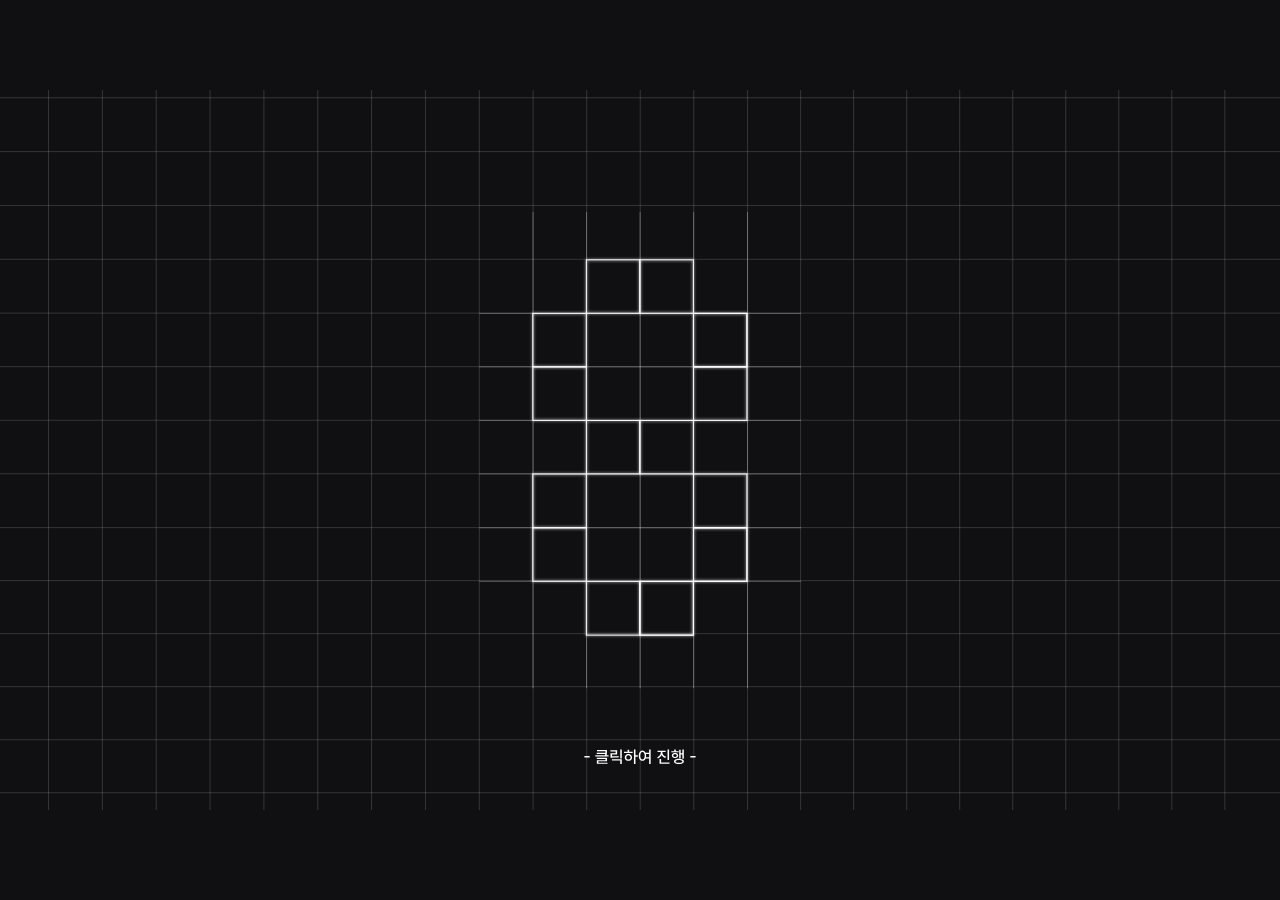
==== commit b76df225: "0819-1" ====
--- a/Theta/index.html
+++ b/Theta/index.html
@@ -191,12 +191,10 @@
             </button>
             <div class="map-zoom-stepper" aria-label="지도 확대 및 축소">
               <img class="map-zoom-stepper-base" src="./assets/map/Zoom-Default.svg" alt="" aria-hidden="true" />
-              <button class="map-zoom-step map-zoom-in" id="zoomIn" type="button" aria-label="지도 확대">
-                <img src="./assets/map/Zoom-In-Hover.svg" alt="" aria-hidden="true" />
-              </button>
-              <button class="map-zoom-step map-zoom-out" id="zoomOut" type="button" aria-label="지도 축소">
-                <img src="./assets/map/Zoom-Out-Hover.svg" alt="" aria-hidden="true" />
-              </button>
+              <img class="map-zoom-stepper-hover map-zoom-stepper-hover-in" src="./assets/map/Zoom-In-Hover.svg" alt="" aria-hidden="true" />
+              <img class="map-zoom-stepper-hover map-zoom-stepper-hover-out" src="./assets/map/Zoom-Out-Hover.svg" alt="" aria-hidden="true" />
+              <button class="map-zoom-step map-zoom-in" id="zoomIn" type="button" aria-label="지도 확대"></button>
+              <button class="map-zoom-step map-zoom-out" id="zoomOut" type="button" aria-label="지도 축소"></button>
             </div>
           </div>
 
--- a/Theta/style.css
+++ b/Theta/style.css
@@ -147,7 +147,7 @@
 
 .page7-detail { position: absolute; z-index: 1; inset: 0; margin: 0; opacity: 0; pointer-events: none; transition: opacity 550ms var(--figma-ease-in); }
 .page7-detail p, .page7-detail h1 { position: absolute; margin: 0; color: #fff; }
-.page7-logotype { position: absolute; top: 128px; left: 1105px; display: block; width: 148.909px; height: 372.909px; transition: top 550ms var(--figma-ease-in); }
+.page7-logotype { position: absolute; top: 128px; left: 1105px; display: block; width: 148.909px; height: 372.909px; transition: top 550ms var(--figma-ease-in), left 550ms var(--figma-ease-in), width 550ms var(--figma-ease-in), height 550ms var(--figma-ease-in); }
 .page7-about-detail h1 { top: 149px; left: 1403px; transform: translateX(-50%); font-family: "Pretendard", sans-serif; font-size: 40px; font-weight: 600; line-height: normal; text-align: center; white-space: nowrap; }
 .page7-rule { position: absolute; top: 213px; left: 1327px; width: 477px; height: 2px; background: #fff; }
 .page7-description { top: 235px; left: 1327px; width: 477px; font-family: "Pretendard", sans-serif; font-size: 18px; font-weight: 400; line-height: 36px; text-align: justify; }
@@ -173,7 +173,14 @@
 .intro-page7.is-about-hovered .page7-hover-shade-bottom { opacity: .25; }
 .intro-page7.is-about-hovered .page7-grid-vertical { opacity: .2; }
 .intro-page7.is-about-hovered .page7-about-detail { opacity: 1; transition: opacity 600ms var(--figma-ease-out); }
-.intro-page7.is-about-hovered .page7-logotype { top: 85.05px; transition: top 600ms var(--figma-ease-out); }
+.intro-page7.is-about-hovered .page7-logotype {
+  /* Keep the Figma hover state's top-center anchor fixed while enlarging 120%. */
+  top: 85.05px;
+  left: 1090.109px;
+  width: 178.691px;
+  height: 447.491px;
+  transition: top 600ms var(--figma-ease-out), left 600ms var(--figma-ease-out), width 600ms var(--figma-ease-out), height 600ms var(--figma-ease-out);
+}
 
 .intro-page7.is-map-hovered .page7-map .page7-choice-box,
 .intro-page7.is-map-hovered .page7-map .page7-choice-glow { left: 8.928571%; width: 82.142857%; }
@@ -215,12 +222,57 @@
 .about-credit-team, .about-credit-members { position: absolute; margin: 0; white-space: nowrap; }
 .about-credit-team { top: 10px; left: 2px; font-size: 18px; font-weight: 600; line-height: 24px; }
 .about-credit-members { top: 13px; left: 118px; font-size: 15.283px; font-weight: 400; line-height: 20px; }
-.about-end-line { position: absolute; right: 0; bottom: 0; left: 0; display: block; height: 4px; background: rgba(255, 255, 255, .02); }
+/* This was only the Figma overflow/scroll boundary guide, not authored content. */
+.about-end-line { display: none; }
 .about-back { z-index: 5; top: 98px; left: calc(66.67% + 381px); width: 80px; height: 35.152px; border: 1px solid #fff; border-radius: 10.101px; background: rgba(16, 16, 18, .5); -webkit-backdrop-filter: blur(2px); backdrop-filter: blur(2px); }
 .about-back-arrow { position: absolute; top: 31.61%; right: 38.04%; bottom: 26.44%; left: 37.88%; display: block; }
 .about-back-arrow img { position: absolute; top: -3.39%; right: -2.59%; bottom: -3.39%; left: -3.67%; display: block; width: calc(100% + 6.26%); height: calc(100% + 6.78%); }
 .about-back { transition: background-color 400ms var(--figma-ease-out); }
 .about-back:hover, .about-back:focus-visible { background: rgba(255, 255, 255, .25); outline: none; }
+
+/* Page-7 → About: start on a black canvas, then reveal the authored layers
+   from the top down. Every layer has the requested 1000ms Ease Out dissolve
+   and 5px upward settling motion; only their start times are staggered. */
+.intro-about.is-about-enter .about-header p,
+.intro-about.is-about-enter .about-rule,
+.intro-about.is-about-enter .about-top-blur,
+.intro-about.is-about-enter .about-copy,
+.intro-about.is-about-enter .about-photo,
+.intro-about.is-about-enter .about-credits,
+.intro-about.is-about-enter .about-back {
+  opacity: 0;
+  transform: translateY(5px);
+}
+.intro-about.is-about-enter .about-header p { --about-enter-delay: 0ms; }
+.intro-about.is-about-enter .about-rule { --about-enter-delay: 80ms; }
+.intro-about.is-about-enter .about-top-blur { --about-enter-delay: 120ms; }
+.intro-about.is-about-enter .about-back { --about-enter-delay: 160ms; }
+.intro-about.is-about-enter .about-copy { --about-enter-delay: 220ms; }
+.intro-about.is-about-enter .about-photo-8 { --about-enter-delay: 270ms; }
+.intro-about.is-about-enter .about-photo-1 { --about-enter-delay: 340ms; }
+.intro-about.is-about-enter .about-photo-12 { --about-enter-delay: 410ms; }
+.intro-about.is-about-enter .about-photo-4 { --about-enter-delay: 480ms; }
+.intro-about.is-about-enter .about-photo-5 { --about-enter-delay: 550ms; }
+.intro-about.is-about-enter .about-photo-14 { --about-enter-delay: 620ms; transform: rotate(180deg) translateY(5px); }
+.intro-about.is-about-enter .about-photo-2 { --about-enter-delay: 690ms; }
+.intro-about.is-about-enter .about-photo-11 { --about-enter-delay: 760ms; }
+.intro-about.is-about-enter .about-photo-10 { --about-enter-delay: 830ms; }
+.intro-about.is-about-enter .about-photo-9 { --about-enter-delay: 900ms; }
+.intro-about.is-about-enter .about-credits { --about-enter-delay: 970ms; }
+
+.intro-about.is-about-enter.is-entering .about-header p,
+.intro-about.is-about-enter.is-entering .about-rule,
+.intro-about.is-about-enter.is-entering .about-top-blur,
+.intro-about.is-about-enter.is-entering .about-copy,
+.intro-about.is-about-enter.is-entering .about-photo,
+.intro-about.is-about-enter.is-entering .about-credits,
+.intro-about.is-about-enter.is-entering .about-back {
+  opacity: 1;
+  transform: translateY(0);
+  transition: opacity 1000ms var(--figma-ease-out) var(--about-enter-delay, 0ms), transform 1000ms var(--figma-ease-out) var(--about-enter-delay, 0ms);
+}
+.intro-about.is-about-enter.is-entering .about-photo-14 { transform: rotate(180deg) translateY(0); }
+
 .intro-about.is-from-about-transition .about-header,
 .intro-about.is-from-about-transition .about-scroll,
 .intro-about.is-from-about-transition .about-back { opacity: 0; }
@@ -353,12 +405,14 @@
 .map-zoom-reset:focus-visible, .map-zoom-step:focus-visible { outline: 1px solid rgba(255, 255, 255, .72); outline-offset: 1px; }
 .map-zoom-stepper { position: absolute; top: 45px; left: 0; width: 32px; height: 70px; }
 .map-zoom-stepper-base { position: absolute; inset: 0; display: block; width: 32px; height: 70px; pointer-events: none; }
+.map-zoom-stepper-hover { position: absolute; inset: 0; display: block; width: 32px; height: 70px; opacity: 0; pointer-events: none; transition: opacity 300ms var(--figma-ease-out); }
 .map-zoom-step { position: absolute; left: 0; overflow: hidden; }
-.map-zoom-step img { position: absolute; left: 0; display: block; width: 32px; height: 70px; opacity: 0; pointer-events: none; transition: opacity 300ms var(--figma-ease-out); }
-.map-zoom-step:hover img, .map-zoom-step:focus-visible img { opacity: 1; }
+.map-zoom-stepper:has(.map-zoom-in:hover) .map-zoom-stepper-hover-in,
+.map-zoom-stepper:has(.map-zoom-in:focus-visible) .map-zoom-stepper-hover-in,
+.map-zoom-stepper:has(.map-zoom-out:hover) .map-zoom-stepper-hover-out,
+.map-zoom-stepper:has(.map-zoom-out:focus-visible) .map-zoom-stepper-hover-out { opacity: 1; }
 .map-zoom-in { top: 0; height: 34.667px; }
 .map-zoom-out { top: 34.667px; height: 35.333px; }
-.map-zoom-out img { top: -34.667px; }
 
 /* The ruler is right-anchored: longer real-world intervals grow toward the map,
    while its end remains aligned with the Figma 50px viewport inset. */
@@ -441,6 +495,7 @@
    sequences can be reused unmodified. Their 1920px stage is clipped by this
    shell at the exact width left of the persistent 420px Build Overlay. */
 .scenario-embedded { background: #000; }
+.scenario-embedded-3 { box-sizing: border-box; border: 1px solid #fff; }
 .scenario-embedded-11 { box-sizing: border-box; border: 1px solid #fff; }
 .scenario-embedded-frame {
   position: absolute; inset: 0 auto auto 0; display: block; width: 1920px; height: 1080px;
